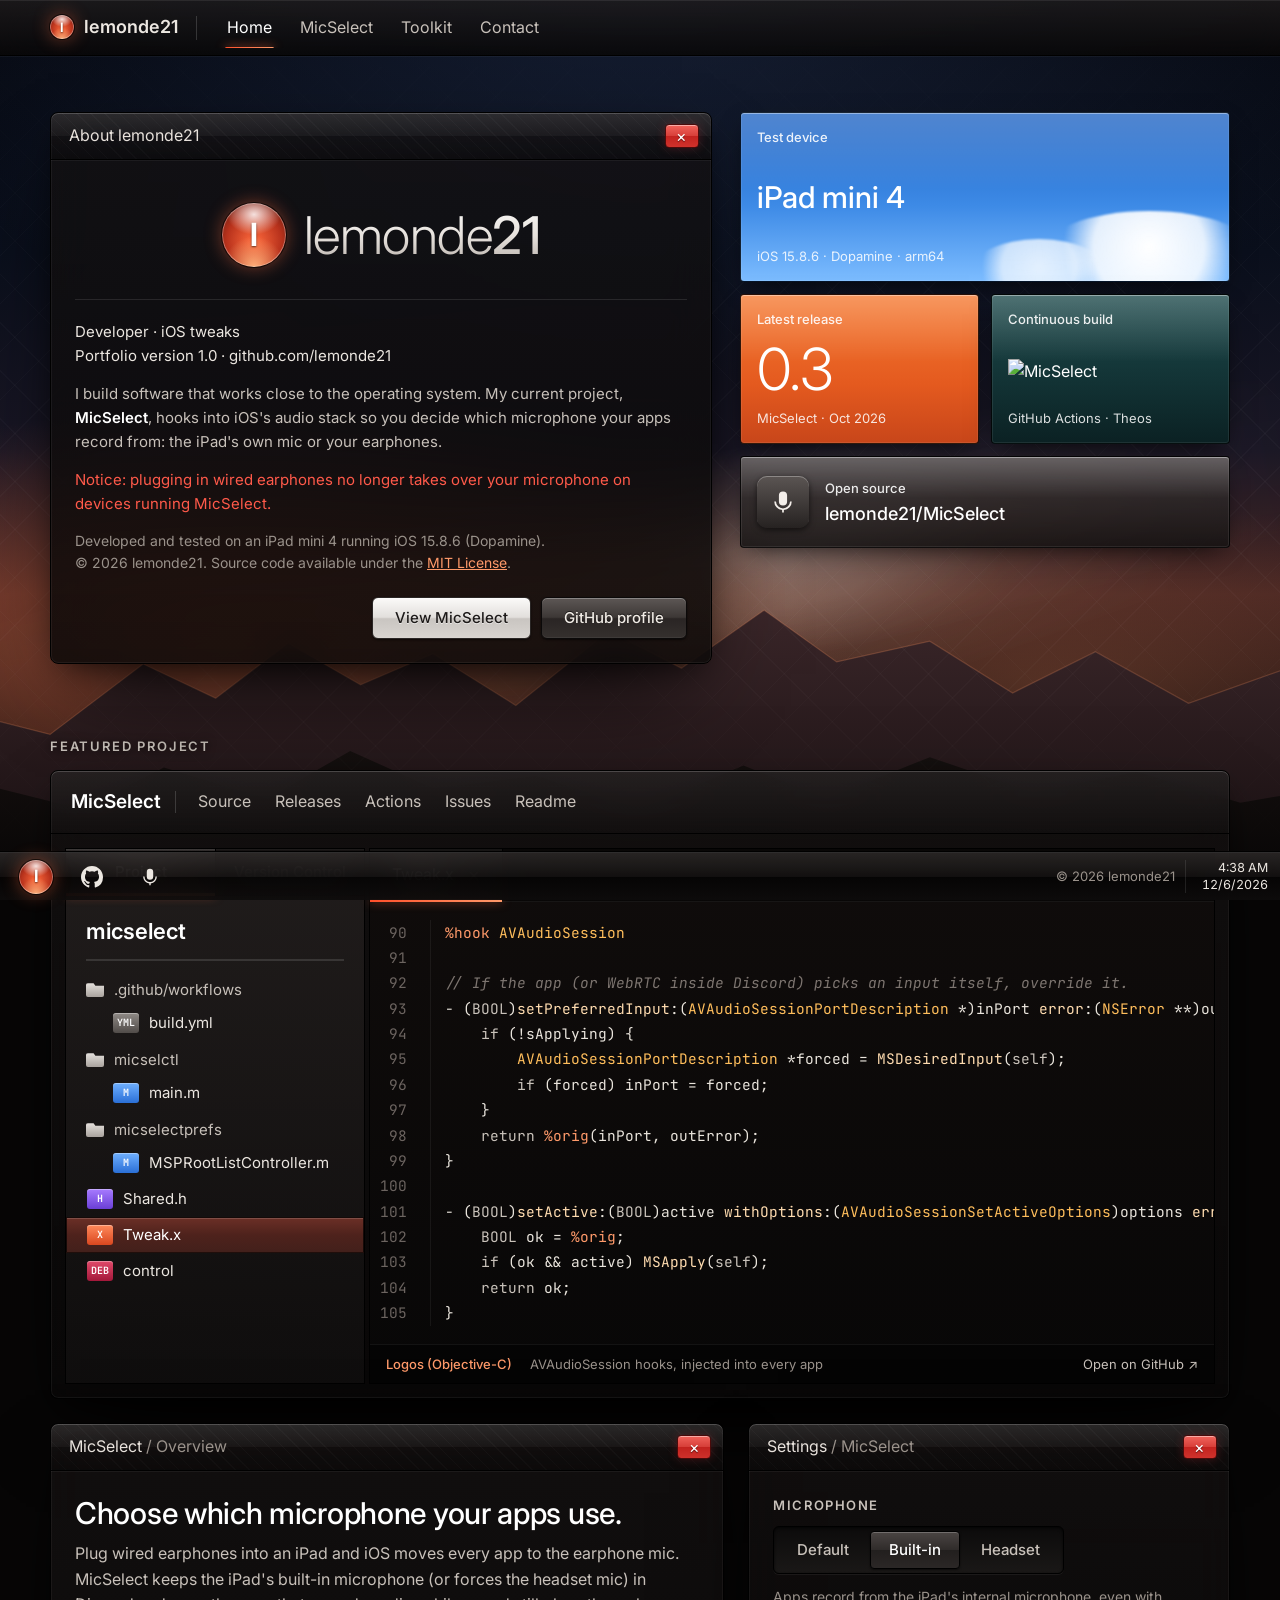
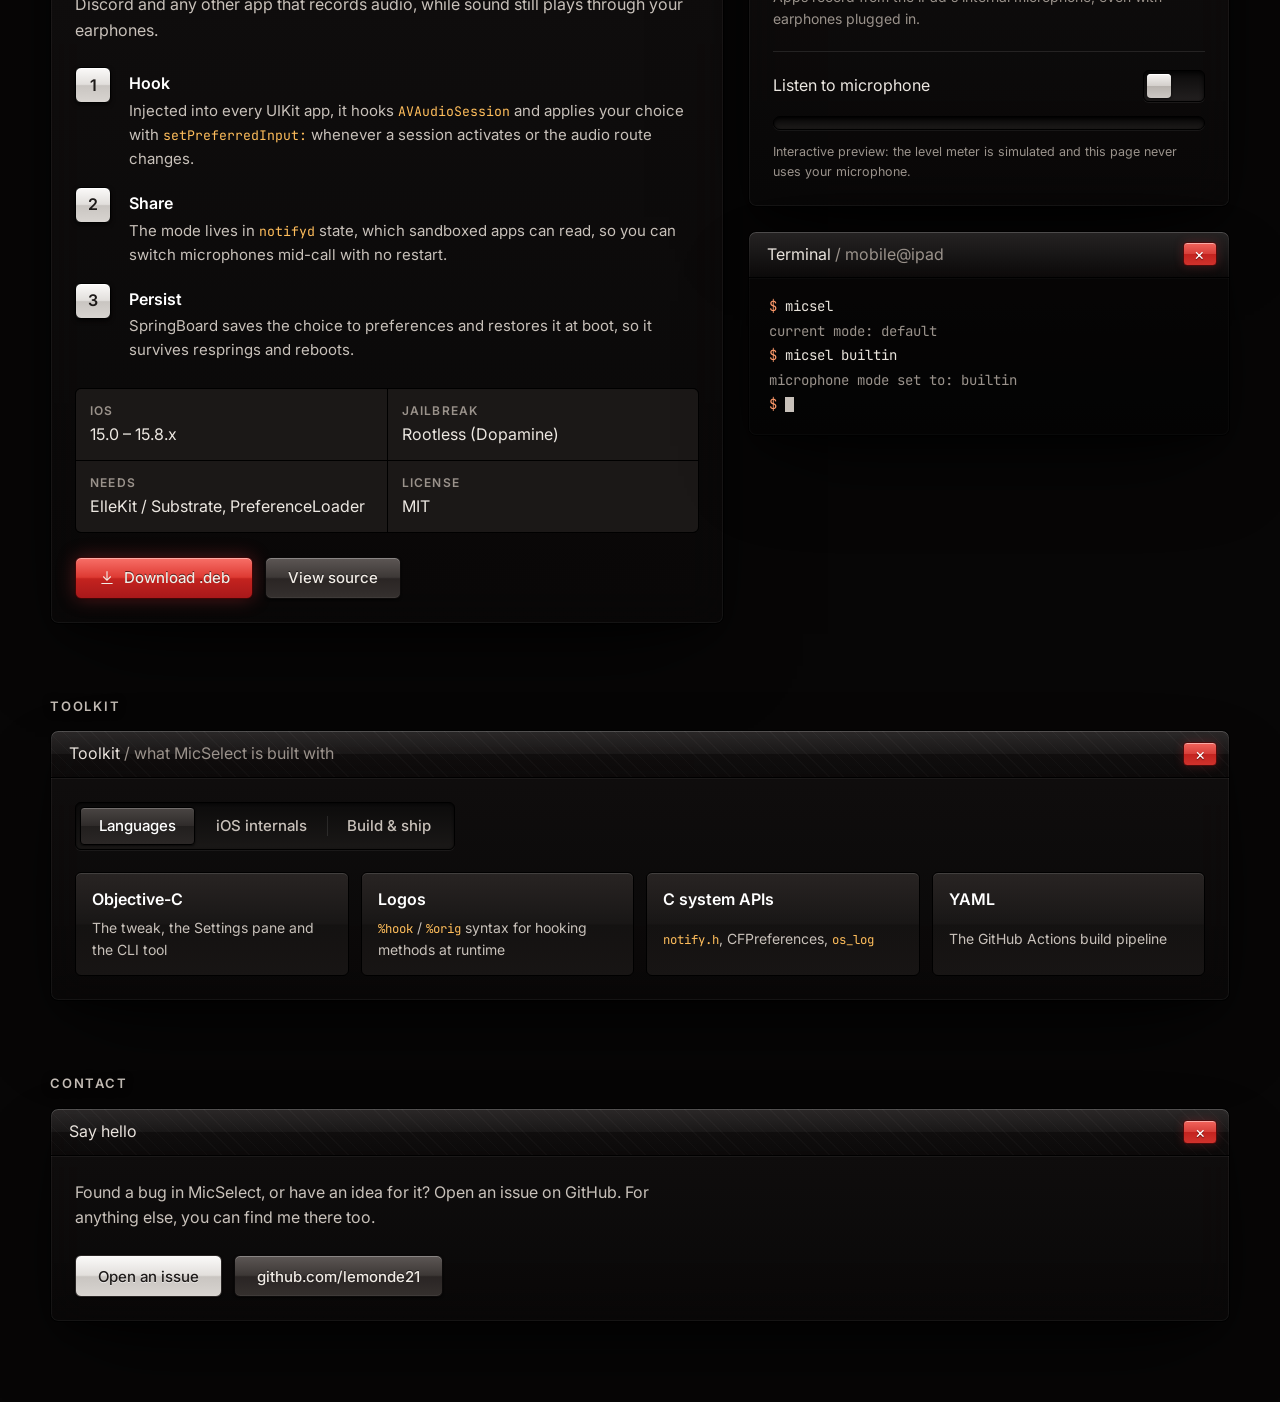
==== index.html @ 1668dcad "Add portfolio site Dark Aero-themed portfolio featuring MicSelect: glass windows, an editor view of " ====
<!doctype html>
<html lang="en">
<head>
  <meta charset="utf-8">
  <meta name="viewport" content="width=device-width, initial-scale=1">
  <title>lemonde21 · Portfolio</title>
  <meta name="description" content="Portfolio of lemonde21: iOS jailbreak tweaks, starting with MicSelect, a rootless iOS 15 tweak that lets you choose which microphone apps use.">
  <meta name="theme-color" content="#0b0a0a">
  <meta property="og:title" content="lemonde21 · Portfolio">
  <meta property="og:description" content="iOS tweaks built close to the system. Featuring MicSelect: choose which microphone your apps use.">
  <meta property="og:type" content="website">
  <meta property="og:url" content="https://lemonde21.github.io/">
  <link rel="icon" href="favicon.svg" type="image/svg+xml">
  <link rel="preconnect" href="https://fonts.googleapis.com">
  <link rel="preconnect" href="https://fonts.gstatic.com" crossorigin>
  <link href="https://fonts.googleapis.com/css2?family=Inter:wght@300;400;500;600;700&family=JetBrains+Mono:wght@400;500&display=swap" rel="stylesheet">
  <link rel="stylesheet" href="style.css">
</head>
<body>
  <!-- Backdrop: dusk sky, ember horizon, mountain ridges, bronze light streaks, lattice -->
  <div class="backdrop" aria-hidden="true">
    <div class="streak streak--a"></div>
    <div class="streak streak--b"></div>
    <svg class="ridges" viewBox="0 0 1440 400" preserveAspectRatio="xMidYMax slice">
      <defs>
        <linearGradient id="ridgeFar" x1="0" y1="0" x2="0" y2="1">
          <stop offset="0" stop-color="#3a2629"/>
          <stop offset="1" stop-color="#140d0f"/>
        </linearGradient>
        <linearGradient id="ridgeNear" x1="0" y1="0" x2="0" y2="1">
          <stop offset="0" stop-color="#15100f"/>
          <stop offset="1" stop-color="#060505"/>
        </linearGradient>
      </defs>
      <path fill="url(#ridgeFar)" stroke="rgba(255,150,100,.22)" stroke-width="1.2"
            d="M0 262 L80 222 L150 240 L240 172 L310 205 L380 152 L450 192 L520 162 L600 212 L690 140 L760 176 L840 120 L910 170 L1000 150 L1080 200 L1160 160 L1250 210 L1340 178 L1440 220 V400 H0Z"/>
      <path fill="url(#ridgeNear)"
            d="M0 332 L100 292 L180 312 L260 272 L360 302 L440 256 L520 292 L620 280 L720 312 L820 270 L900 302 L1000 262 L1100 296 L1200 276 L1300 306 L1440 282 V400 H0Z"/>
    </svg>
  </div>

  <a class="skip" href="#main">Skip to content</a>

  <!-- Menu bar -->
  <header class="menubar">
    <a class="menubar__brand" href="#home">
      <span class="orb orb--sm" aria-hidden="true">l</span>
      lemonde21
    </a>
    <span class="menubar__sep" aria-hidden="true"></span>
    <nav class="menubar__nav" aria-label="Sections">
      <a href="#home" data-nav>Home</a>
      <a href="#micselect" data-nav>MicSelect</a>
      <a href="#toolkit" data-nav>Toolkit</a>
      <a href="#contact" data-nav>Contact</a>
    </nav>
  </header>

  <main id="main">

    <!-- ===================== Home ===================== -->
    <section id="home" class="hero">
      <article class="win hero__about">
        <div class="win__title">
          <span>About lemonde21</span>
          <span class="win__close" aria-hidden="true">×</span>
        </div>
        <div class="win__body about">
          <div class="about__mark">
            <span class="orb orb--lg" aria-hidden="true">l</span>
            <h1 class="about__name">lemonde<span>21</span></h1>
          </div>

          <p class="about__meta">
            Developer · iOS tweaks<br>
            Portfolio version 1.0 · github.com/lemonde21
          </p>

          <p>
            I build software that works close to the operating system. My current project,
            <strong>MicSelect</strong>, hooks into iOS's audio stack so you decide which microphone
            your apps record from: the iPad's own mic or your earphones.
          </p>

          <p class="about__warn">
            Notice: plugging in wired earphones no longer takes over your microphone
            on devices running MicSelect.
          </p>

          <p class="about__legal">
            Developed and tested on an iPad mini 4 running iOS 15.8.6 (Dopamine).<br>
            © 2026 lemonde21. Source code available under the <a href="https://github.com/lemonde21/MicSelect/blob/main/LICENSE">MIT License</a>.
          </p>

          <div class="about__actions">
            <a class="btn btn--light" href="#micselect">View MicSelect</a>
            <a class="btn" href="https://github.com/lemonde21">GitHub profile</a>
          </div>
        </div>
      </article>

      <div class="tiles" aria-label="At a glance">
        <a class="tile tile--sky tile--wide" href="#micselect">
          <span class="tile__cloud tile__cloud--1" aria-hidden="true"></span>
          <span class="tile__cloud tile__cloud--2" aria-hidden="true"></span>
          <span class="tile__kicker">Test device</span>
          <span class="tile__big">iPad mini 4</span>
          <span class="tile__foot">iOS 15.8.6 · Dopamine · arm64</span>
        </a>
        <a class="tile tile--ember" href="https://github.com/lemonde21/MicSelect/releases/latest">
          <span class="tile__kicker">Latest release</span>
          <span class="tile__huge">0.3</span>
          <span class="tile__foot">MicSelect · Oct 2026</span>
        </a>
        <a class="tile tile--teal" href="https://github.com/lemonde21/MicSelect/actions/workflows/build.yml">
          <span class="tile__kicker">Continuous build</span>
          <img class="tile__badge" src="https://github.com/lemonde21/MicSelect/actions/workflows/build.yml/badge.svg" alt="MicSelect build status" width="104" height="20">
          <span class="tile__foot">GitHub Actions · Theos</span>
        </a>
        <a class="tile tile--glass tile--wide" href="https://github.com/lemonde21/MicSelect">
          <span class="tile__icon" aria-hidden="true">
            <svg viewBox="0 0 24 24"><path d="M12 15a3.5 3.5 0 0 0 3.5-3.5v-5a3.5 3.5 0 1 0-7 0v5A3.5 3.5 0 0 0 12 15Zm6-3.5a6 6 0 0 1-12 0H4.5a7.5 7.5 0 0 0 6.75 7.46V21h1.5v-2.04a7.5 7.5 0 0 0 6.75-7.46H18Z"/></svg>
          </span>
          <span>
            <span class="tile__kicker">Open source</span>
            <span class="tile__mid">lemonde21/MicSelect</span>
          </span>
        </a>
      </div>
    </section>

    <!-- ===================== MicSelect ===================== -->
    <section id="micselect" class="section">
      <p class="eyebrow">Featured project</p>

      <article class="win ide">
        <div class="ide__menu">
          <span class="ide__app">MicSelect</span>
          <span class="ide__bar" aria-hidden="true"></span>
          <a href="https://github.com/lemonde21/MicSelect">Source</a>
          <a href="https://github.com/lemonde21/MicSelect/releases">Releases</a>
          <a href="https://github.com/lemonde21/MicSelect/actions">Actions</a>
          <a href="https://github.com/lemonde21/MicSelect/issues">Issues</a>
          <a href="https://github.com/lemonde21/MicSelect#readme">Readme</a>
        </div>

        <div class="ide__body">
          <aside class="ide__side">
            <div class="ptabs" role="tablist" aria-label="Sidebar">
              <button class="ptab is-active" role="tab" aria-selected="true" aria-controls="side-project" id="tab-project">Project</button>
              <button class="ptab" role="tab" aria-selected="false" aria-controls="side-vcs" id="tab-vcs" tabindex="-1">Version Control</button>
            </div>

            <div class="side-panel" id="side-project" role="tabpanel" aria-labelledby="tab-project">
              <p class="tree__root">micselect</p>
              <ul class="tree">
                <li class="tree__dir">.github/workflows</li>
                <li><button class="tree__file" data-file="build"><span class="ficon ficon--yml">yml</span>build.yml</button></li>
                <li class="tree__dir">micselctl</li>
                <li><button class="tree__file" data-file="cli"><span class="ficon ficon--m">m</span>main.m</button></li>
                <li class="tree__dir">micselectprefs</li>
                <li><button class="tree__file" data-file="prefs"><span class="ficon ficon--m">m</span>MSPRootListController.m</button></li>
                <li><button class="tree__file tree__file--top" data-file="shared"><span class="ficon ficon--h">h</span>Shared.h</button></li>
                <li><button class="tree__file tree__file--top is-active" data-file="tweak" aria-current="true"><span class="ficon ficon--x">x</span>Tweak.x</button></li>
                <li><button class="tree__file tree__file--top" data-file="control"><span class="ficon ficon--deb">deb</span>control</button></li>
              </ul>
            </div>

            <div class="side-panel" id="side-vcs" role="tabpanel" aria-labelledby="tab-vcs" hidden>
              <ol class="commits">
                <li>
                  <span class="commits__tag">v0.3.0</span>
                  <span class="commits__msg">Initial commit: MicSelect v0.3.0</span>
                  <span class="commits__meta">main · Oct 28, 2026 · build passing</span>
                </li>
              </ol>
              <a class="btn btn--sm" href="https://github.com/lemonde21/MicSelect/commits/main">Full history</a>
            </div>
          </aside>

          <div class="ide__editor">
            <div class="etabs">
              <span class="etab"><span id="etab-name">Tweak.x</span><span class="etab__x" aria-hidden="true">×</span></span>
            </div>

            <!-- Real excerpts from the MicSelect source. JS shows one at a time and adds syntax colours. -->
            <div class="code-wrap">
              <pre class="code is-active" data-file="tweak" data-name="Tweak.x" data-start="90" data-lang="Logos (Objective-C)"
                   data-desc="AVAudioSession hooks, injected into every app"><code>%hook AVAudioSession

// If the app (or WebRTC inside Discord) picks an input itself, override it.
- (BOOL)setPreferredInput:(AVAudioSessionPortDescription *)inPort error:(NSError **)outError {
    if (!sApplying) {
        AVAudioSessionPortDescription *forced = MSDesiredInput(self);
        if (forced) inPort = forced;
    }
    return %orig(inPort, outError);
}

- (BOOL)setActive:(BOOL)active withOptions:(AVAudioSessionSetActiveOptions)options error:(NSError **)outError {
    BOOL ok = %orig;
    if (ok &amp;&amp; active) MSApply(self);
    return ok;
}</code></pre>

              <pre class="code" data-file="shared" data-name="Shared.h" data-start="1" data-lang="C header"
                   data-desc="Constants shared by the tweak, Settings pane and CLI"><code>// Shared constants for the tweak, the Settings pane and the CLI tool.
#pragma once

#define kMSDomain     "com.lemonde21.micselect"        // preferences domain
#define kMSModeKey    "mode"                          // 0 = default, 1 = built-in, 2 = headset
#define kMSNotifyName "com.lemonde21.micselect.mode"   // notifyd name (state = current mode)</code></pre>

              <pre class="code" data-file="prefs" data-name="MSPRootListController.m" data-start="225" data-lang="Objective-C"
                   data-desc="Settings pane: live microphone monitor with a level meter"><code>    // Level meter
    [input installTapOnBus:0 bufferSize:1024 format:format block:^(AVAudioPCMBuffer *buffer, AVAudioTime *when) {
        float *samples = buffer.floatChannelData ? buffer.floatChannelData[0] : NULL;
        AVAudioFrameCount count = buffer.frameLength;
        if (!samples || count == 0) return;

        float sum = 0;
        for (AVAudioFrameCount i = 0; i &lt; count; i++) sum += samples[i] * samples[i];
        float db = 20.0f * log10f(fmaxf(sqrtf(sum / count), 1e-6f));
        float level = fminf(fmaxf((db + 60.0f) / 60.0f, 0.0f), 1.0f); // -60 dB…0 dB → 0…1

        dispatch_async(dispatch_get_main_queue(), ^{
            [gLevelCell setLevel:level];
        });
    }];</code></pre>

              <pre class="code" data-file="cli" data-name="main.m" data-start="36" data-lang="Objective-C"
                   data-desc="micsel: switch microphones from the terminal"><code>        int mode = -1;
        for (int i = 0; i &lt; 3; i++) {
            if (strcmp(argv[1], kModes[i]) == 0) mode = i;
        }
        if (mode &lt; 0) { usage(); return 1; }

        // Live update for running apps; SpringBoard also saves it so the
        // Settings pane stays in sync and the choice survives a reboot.
        notify_set_state(token, (uint64_t)mode);
        notify_post(kMSNotifyName);
        printf("microphone mode set to: %s\n", kModes[mode]);</code></pre>

              <pre class="code" data-file="build" data-name="build.yml" data-start="34" data-lang="YAML"
                   data-desc="CI: build the .deb on macOS, publish releases from tags"><code>      - name: Build package
        run: gmake package FINALPACKAGE=1 TARGET=iphone:clang:16.5:15.0

      - name: Upload .deb as build artifact
        uses: actions/upload-artifact@v4
        with:
          name: MicSelect-deb
          path: packages/*.deb

      - name: Publish GitHub release (tags only)
        if: startsWith(github.ref, 'refs/tags/v')
        uses: softprops/action-gh-release@v2
        with:
          files: packages/*.deb
          generate_release_notes: true</code></pre>

              <pre class="code" data-file="control" data-name="control" data-start="1" data-lang="Debian control"
                   data-desc="Package metadata for the rootless .deb"><code>Package: com.lemonde21.micselect
Name: MicSelect
Version: 0.3.0
Architecture: iphoneos-arm64
Description: Choose which microphone apps use (internal or headset), even with earphones plugged in.
Maintainer: lemonde21
Author: lemonde21
Section: Tweaks
Depends: mobilesubstrate, preferenceloader</code></pre>
            </div>

            <div class="statusbar">
              <span id="status-lang">Logos (Objective-C)</span>
              <span id="status-desc">AVAudioSession hooks, injected into every app</span>
              <a id="status-link" href="https://github.com/lemonde21/MicSelect/blob/main/Tweak.x">Open on GitHub ↗</a>
            </div>
          </div>
        </div>
      </article>

      <div class="project-grid">
        <!-- Description -->
        <article class="win project-info">
          <div class="win__title">
            <span>MicSelect <span class="win__crumb">/ Overview</span></span>
            <span class="win__close" aria-hidden="true">×</span>
          </div>
          <div class="win__body">
            <h2 class="h2">Choose which microphone your apps use.</h2>
            <p class="lead">
              Plug wired earphones into an iPad and iOS moves every app to the earphone mic.
              MicSelect keeps the iPad's built-in microphone (or forces the headset mic) in Discord
              and any other app that records audio, while sound still plays through your earphones.
            </p>

            <ol class="steps">
              <li>
                <span class="steps__n">1</span>
                <div>
                  <h3>Hook</h3>
                  <p>Injected into every UIKit app, it hooks <code>AVAudioSession</code> and applies your choice with <code>setPreferredInput:</code> whenever a session activates or the audio route changes.</p>
                </div>
              </li>
              <li>
                <span class="steps__n">2</span>
                <div>
                  <h3>Share</h3>
                  <p>The mode lives in <code>notifyd</code> state, which sandboxed apps can read, so you can switch microphones mid-call with no restart.</p>
                </div>
              </li>
              <li>
                <span class="steps__n">3</span>
                <div>
                  <h3>Persist</h3>
                  <p>SpringBoard saves the choice to preferences and restores it at boot, so it survives resprings and reboots.</p>
                </div>
              </li>
            </ol>

            <dl class="specs">
              <div><dt>iOS</dt><dd>15.0 – 15.8.x</dd></div>
              <div><dt>Jailbreak</dt><dd>Rootless (Dopamine)</dd></div>
              <div><dt>Needs</dt><dd>ElleKit / Substrate, PreferenceLoader</dd></div>
              <div><dt>License</dt><dd>MIT</dd></div>
            </dl>

            <div class="row-actions">
              <a class="btn btn--red" href="https://github.com/lemonde21/MicSelect/releases/latest">
                <svg class="btn__icon" viewBox="0 0 24 24" aria-hidden="true"><path d="M11.25 3h1.5v10.19l3.72-3.72 1.06 1.06L12 16.06l-5.53-5.53 1.06-1.06 3.72 3.72V3ZM4.5 18.5h15V20h-15z"/></svg>
                Download .deb
              </a>
              <a class="btn" href="https://github.com/lemonde21/MicSelect">View source</a>
            </div>
          </div>
        </article>

        <!-- Settings pane preview -->
        <article class="win settings" aria-labelledby="settings-title">
          <div class="win__title">
            <span id="settings-title">Settings <span class="win__crumb">/ MicSelect</span></span>
            <span class="win__close" aria-hidden="true">×</span>
          </div>
          <div class="win__body">
            <p class="label">Microphone</p>
            <div class="seg" role="radiogroup" aria-label="Microphone mode">
              <button class="seg__btn" role="radio" aria-checked="false" data-mode="default" tabindex="-1">Default</button>
              <button class="seg__btn is-active" role="radio" aria-checked="true" data-mode="builtin">Built-in</button>
              <button class="seg__btn" role="radio" aria-checked="false" data-mode="headset" tabindex="-1">Headset</button>
            </div>
            <p class="hint" id="mode-hint">Apps record from the iPad's internal microphone, even with earphones plugged in.</p>

            <div class="setting-row">
              <span id="listen-label">Listen to microphone</span>
              <button class="switch" role="switch" aria-checked="false" aria-labelledby="listen-label" id="listen"></button>
            </div>
            <div class="meter" aria-hidden="true"><div class="meter__fill" id="meter"></div></div>
            <p class="hint hint--small">Interactive preview: the level meter is simulated and this page never uses your microphone.</p>
          </div>
        </article>

        <!-- Terminal -->
        <article class="win terminal" aria-label="micsel terminal preview">
          <div class="win__title win__title--term">
            <span>Terminal <span class="win__crumb">/ mobile@ipad</span></span>
            <span class="win__close" aria-hidden="true">×</span>
          </div>
          <div class="terminal__body" aria-live="polite">
            <p><span class="prompt">$</span> micsel</p>
            <p class="out">current mode: default</p>
            <p><span class="prompt">$</span> <span id="term-cmd">micsel builtin</span></p>
            <p class="out" id="term-out">microphone mode set to: builtin</p>
            <p><span class="prompt">$</span> <span class="caret" aria-hidden="true"></span></p>
          </div>
        </article>
      </div>
    </section>

    <!-- ===================== Toolkit ===================== -->
    <section id="toolkit" class="section">
      <p class="eyebrow">Toolkit</p>
      <article class="win toolkit">
        <div class="win__title">
          <span>Toolkit <span class="win__crumb">/ what MicSelect is built with</span></span>
          <span class="win__close" aria-hidden="true">×</span>
        </div>
        <div class="win__body">
          <div class="seg seg--tabs" role="tablist" aria-label="Toolkit categories">
            <button class="seg__btn is-active" role="tab" aria-selected="true" aria-controls="tk-lang" id="tkt-lang">Languages</button>
            <button class="seg__btn" role="tab" aria-selected="false" aria-controls="tk-ios" id="tkt-ios" tabindex="-1">iOS internals</button>
            <button class="seg__btn" role="tab" aria-selected="false" aria-controls="tk-ship" id="tkt-ship" tabindex="-1">Build &amp; ship</button>
          </div>

          <ul class="kit" id="tk-lang" role="tabpanel" aria-labelledby="tkt-lang">
            <li><strong>Objective-C</strong><span>The tweak, the Settings pane and the CLI tool</span></li>
            <li><strong>Logos</strong><span><code>%hook</code> / <code>%orig</code> syntax for hooking methods at runtime</span></li>
            <li><strong>C system APIs</strong><span><code>notify.h</code>, CFPreferences, <code>os_log</code></span></li>
            <li><strong>YAML</strong><span>The GitHub Actions build pipeline</span></li>
          </ul>
          <ul class="kit" id="tk-ios" role="tabpanel" aria-labelledby="tkt-ios" hidden>
            <li><strong>AVAudioSession</strong><span>Audio routes, categories and the preferred input</span></li>
            <li><strong>AVAudioEngine</strong><span>Live microphone monitor with an input tap for the level meter</span></li>
            <li><strong>notifyd</strong><span>Shared state that reaches sandboxed apps and updates live</span></li>
            <li><strong>SpringBoard</strong><span>Saves the mode and restores it at boot</span></li>
            <li><strong>PreferenceLoader</strong><span>A native-looking pane in the Settings app</span></li>
          </ul>
          <ul class="kit" id="tk-ship" role="tabpanel" aria-labelledby="tkt-ship" hidden>
            <li><strong>Theos</strong><span>Builds the tweak, prefs bundle and CLI into a single package</span></li>
            <li><strong>GitHub Actions</strong><span>Builds the .deb on a macOS runner on every push</span></li>
            <li><strong>Releases</strong><span>Pushing a <code>v*</code> tag publishes a release with the .deb attached</span></li>
            <li><strong>Debian packaging</strong><span>Rootless <code>iphoneos-arm64</code> package for Sileo, Zebra or Filza</span></li>
          </ul>
        </div>
      </article>
    </section>

    <!-- ===================== Contact ===================== -->
    <section id="contact" class="section">
      <p class="eyebrow">Contact</p>
      <article class="win contact">
        <div class="win__title">
          <span>Say hello</span>
          <span class="win__close" aria-hidden="true">×</span>
        </div>
        <div class="win__body contact__body">
          <p>
            Found a bug in MicSelect, or have an idea for it? Open an issue on GitHub.
            For anything else, you can find me there too.
          </p>
          <div class="row-actions">
            <a class="btn btn--light" href="https://github.com/lemonde21/MicSelect/issues/new">Open an issue</a>
            <a class="btn" href="https://github.com/lemonde21">github.com/lemonde21</a>
          </div>
        </div>
      </article>
    </section>
  </main>

  <!-- Taskbar -->
  <footer class="taskbar">
    <a class="taskbar__orb" href="#home" aria-label="Back to top">
      <span class="orb orb--md" aria-hidden="true">l</span>
    </a>
    <a class="taskbar__app" href="https://github.com/lemonde21" aria-label="GitHub profile">
      <svg viewBox="0 0 16 16" aria-hidden="true"><path d="M8 0C3.58 0 0 3.58 0 8c0 3.54 2.29 6.53 5.47 7.59.4.07.55-.17.55-.38v-1.33c-2.23.48-2.7-1.07-2.7-1.07-.36-.92-.89-1.17-.89-1.17-.73-.5.06-.49.06-.49.8.06 1.23.83 1.23.83.72 1.22 1.87.87 2.33.66.07-.52.28-.87.5-1.07-1.78-.2-3.65-.89-3.65-3.95 0-.87.31-1.59.82-2.15-.08-.2-.36-1.02.08-2.12 0 0 .67-.21 2.2.82a7.6 7.6 0 0 1 4 0c1.53-1.04 2.2-.82 2.2-.82.44 1.1.16 1.92.08 2.12.51.56.82 1.27.82 2.15 0 3.07-1.87 3.75-3.65 3.95.29.25.54.73.54 1.48v2.2c0 .21.15.46.55.38A8 8 0 0 0 16 8c0-4.42-3.58-8-8-8Z"/></svg>
    </a>
    <a class="taskbar__app" href="https://github.com/lemonde21/MicSelect/releases/latest" aria-label="Download MicSelect">
      <svg viewBox="0 0 24 24" aria-hidden="true"><path d="M12 15a3.5 3.5 0 0 0 3.5-3.5v-5a3.5 3.5 0 1 0-7 0v5A3.5 3.5 0 0 0 12 15Zm6-3.5a6 6 0 0 1-12 0H4.5a7.5 7.5 0 0 0 6.75 7.46V21h1.5v-2.04a7.5 7.5 0 0 0 6.75-7.46H18Z"/></svg>
    </a>
    <span class="taskbar__copy">© 2026 lemonde21</span>
    <span class="taskbar__clock" aria-hidden="true"><span id="clock-time">--:--</span><span id="clock-date"></span></span>
  </footer>

  <script src="script.js" defer></script>
</body>
</html>
---- style.css ----
/* lemonde21 portfolio — dark "Aero premium" theme:
   smoked-glass windows, glossy bevelled controls, ember-on-dusk backdrop. */

:root {
  color-scheme: dark;

  --ink: #ece7e1;
  --ink-soft: #c8c1ba;
  --muted: #9a928b;
  --line: rgba(255, 255, 255, .10);
  --line-strong: rgba(255, 255, 255, .16);

  --glass: rgba(20, 17, 17, .78);
  --glass-deep: rgba(9, 8, 8, .86);

  --ember: #ff6a3d;
  --ember-soft: #ff9a6a;
  --amber: #ffbe5c;
  --red-1: #f2645c;
  --red-2: #c4231f;
  --red-3: #a8181a;

  --font: "Inter", "Segoe UI", system-ui, -apple-system, sans-serif;
  --mono: "JetBrains Mono", ui-monospace, "SF Mono", Menlo, monospace;

  --radius: 8px;
  --shadow-win: 0 40px 90px -30px rgba(0, 0, 0, .9), 0 12px 30px -12px rgba(0, 0, 0, .7);
  --menubar-h: 56px;
  --taskbar-h: 48px;
}

*, *::before, *::after { box-sizing: border-box; }

html {
  scroll-behavior: smooth;
  scroll-padding-top: calc(var(--menubar-h) + 16px);
  -webkit-text-size-adjust: 100%;
}

body {
  margin: 0;
  min-height: 100vh;
  background: #070606;
  color: var(--ink);
  font: 400 16px/1.6 var(--font);
  -webkit-font-smoothing: antialiased;
  padding-bottom: calc(var(--taskbar-h) + 32px);
  overflow-x: hidden;
}

a { color: var(--ember-soft); }
a:hover { color: #ffc2a2; }
code { font-family: var(--mono); font-size: .88em; color: var(--amber); }
strong { color: #fff; font-weight: 600; }

:focus-visible { outline: 2px solid var(--ember-soft); outline-offset: 2px; border-radius: 4px; }

.skip {
  position: absolute; left: 16px; top: -60px; z-index: 100;
  padding: 8px 14px; background: #000; color: #fff; border-radius: 6px;
}
.skip:focus { top: 12px; }

/* ------------------------------------------------------------------ */
/* Backdrop                                                            */
/* ------------------------------------------------------------------ */

.backdrop {
  position: fixed; inset: 0; z-index: -1; overflow: hidden;
  background:
    radial-gradient(70% 38% at 18% 72%, rgba(226, 110, 70, .50), transparent 70%),
    radial-gradient(55% 30% at 82% 76%, rgba(170, 100, 66, .34), transparent 70%),
    radial-gradient(90% 60% at 50% 0%, rgba(40, 56, 92, .45), transparent 70%),
    linear-gradient(180deg, #04060c 0%, #0a0f1c 28%, #191624 50%, #452421 66%, #1c100f 80%, #070505 100%);
}

/* Diamond lattice, like the panels in the references */
.backdrop::after {
  content: ""; position: absolute; inset: 0;
  background:
    repeating-linear-gradient(45deg, rgba(255, 255, 255, .022) 0 1px, transparent 1px 34px),
    repeating-linear-gradient(-45deg, rgba(255, 255, 255, .022) 0 1px, transparent 1px 34px);
  mask-image: linear-gradient(180deg, transparent 0%, #000 30%, #000 70%, transparent 100%);
}

.ridges {
  position: absolute; left: 0; right: 0; bottom: 0;
  width: 100%; height: 46vh; min-height: 260px;
}

/* Bronze light streaks (the swooshes behind the reference windows) */
.streak {
  position: absolute; left: -20%; width: 140%; height: 220px;
  border-radius: 50%;
  mix-blend-mode: screen;
  filter: blur(6px);
  opacity: .55;
}
.streak--a {
  top: 52%;
  transform: rotate(-11deg);
  background: linear-gradient(90deg,
    transparent 8%, rgba(160, 110, 70, .10) 30%, rgba(255, 214, 170, .32) 52%,
    rgba(255, 240, 220, .55) 58%, rgba(200, 140, 90, .12) 70%, transparent 88%);
  mask-image: linear-gradient(180deg, transparent 0%, #000 46%, #000 52%, transparent 100%);
  animation: drift 26s ease-in-out infinite alternate;
}
.streak--b {
  top: 60%;
  transform: rotate(-16deg);
  background: linear-gradient(90deg,
    transparent 20%, rgba(255, 190, 140, .20) 50%, rgba(255, 230, 200, .35) 62%, transparent 80%);
  mask-image: linear-gradient(180deg, transparent 0%, #000 48%, #000 50%, transparent 100%);
  opacity: .4;
  animation: drift 34s ease-in-out infinite alternate-reverse;
}
@keyframes drift {
  from { translate: -4% 0; }
  to   { translate: 4% -2%; }
}

/* ------------------------------------------------------------------ */
/* Orb logo                                                            */
/* ------------------------------------------------------------------ */

.orb {
  display: inline-grid; place-items: center; flex: none;
  border-radius: 50%;
  font-weight: 700; color: #fff; line-height: 1;
  text-shadow: 0 1px 2px rgba(0, 0, 0, .6);
  background:
    radial-gradient(60% 45% at 50% 18%, rgba(255, 255, 255, .85), rgba(255, 255, 255, 0) 70%),
    radial-gradient(80% 80% at 50% 100%, #ffb07a, transparent 60%),
    radial-gradient(circle at 50% 60%, #ff6a3d 0%, #b8321c 55%, #4a120b 100%);
  box-shadow:
    inset 0 0 0 1px rgba(255, 255, 255, .35),
    0 0 0 1px rgba(0, 0, 0, .7),
    0 0 18px rgba(255, 106, 61, .45);
}
.orb--sm { width: 24px; height: 24px; font-size: 13px; }
.orb--md { width: 34px; height: 34px; font-size: 17px; }
.orb--lg { width: 64px; height: 64px; font-size: 32px; }

/* ------------------------------------------------------------------ */
/* Menu bar                                                            */
/* ------------------------------------------------------------------ */

.menubar {
  position: sticky; top: 0; z-index: 20;
  display: flex; align-items: center; gap: 18px;
  height: var(--menubar-h);
  padding: 0 max(16px, calc((100vw - 1180px) / 2));
  background: linear-gradient(180deg, rgba(30, 27, 27, .82), rgba(8, 7, 7, .88));
  border-bottom: 1px solid #000;
  box-shadow: inset 0 1px 0 rgba(255, 255, 255, .08), 0 1px 0 rgba(255, 255, 255, .04);
  backdrop-filter: blur(16px) saturate(1.2);
  -webkit-backdrop-filter: blur(16px) saturate(1.2);
}
.menubar__brand {
  display: inline-flex; align-items: center; gap: 10px; flex: none;
  color: var(--ink); text-decoration: none; font-weight: 600; font-size: 18px;
}
.menubar__brand:hover { color: #fff; }
.menubar__sep { width: 1px; height: 24px; background: var(--line-strong); flex: none; }
.menubar__nav {
  display: flex; gap: 4px; min-width: 0;
  overflow-x: auto; scrollbar-width: none;
}
.menubar__nav::-webkit-scrollbar { display: none; }
.menubar__nav a {
  position: relative;
  padding: 8px 12px;
  color: var(--ink-soft); text-decoration: none; font-size: 16px; white-space: nowrap;
  border-radius: 4px;
}
.menubar__nav a:hover { color: #fff; background: rgba(255, 255, 255, .05); }
.menubar__nav a.is-active { color: #fff; }
.menubar__nav a.is-active::after {
  content: ""; position: absolute; left: 10px; right: 10px; bottom: -2px; height: 3px;
  border-radius: 2px;
  background: linear-gradient(90deg, #ff4f2a, var(--ember-soft));
  box-shadow: 0 0 10px rgba(255, 106, 61, .7);
}

/* ------------------------------------------------------------------ */
/* Layout                                                              */
/* ------------------------------------------------------------------ */

main {
  width: min(1180px, 100% - 32px);
  margin: 0 auto;
}

.section { padding-top: 72px; }

.eyebrow {
  margin: 0 0 14px;
  font-size: 13px; font-weight: 600; letter-spacing: .14em; text-transform: uppercase;
  color: var(--ink-soft);
  text-shadow: 0 1px 8px rgba(0, 0, 0, .8);
}

/* ------------------------------------------------------------------ */
/* Window chrome                                                       */
/* ------------------------------------------------------------------ */

.win {
  position: relative;
  background: linear-gradient(180deg, var(--glass), var(--glass-deep));
  border: 1px solid #000;
  border-radius: var(--radius);
  box-shadow:
    inset 0 1px 0 rgba(255, 255, 255, .14),
    inset 0 0 0 1px rgba(255, 255, 255, .05),
    var(--shadow-win);
  backdrop-filter: blur(20px) saturate(1.15);
  -webkit-backdrop-filter: blur(20px) saturate(1.15);
  overflow: hidden;
}

.win__title {
  display: flex; align-items: center; justify-content: space-between; gap: 12px;
  padding: 10px 12px 10px 18px;
  font-size: 16px; color: #e8e2dc;
  background:
    linear-gradient(180deg, rgba(255, 255, 255, .11) 0%, rgba(255, 255, 255, .04) 50%, rgba(0, 0, 0, 0) 51%, rgba(0, 0, 0, .25) 100%),
    repeating-linear-gradient(45deg, rgba(255, 255, 255, .025) 0 1px, transparent 1px 10px);
  border-bottom: 1px solid #000;
  box-shadow: 0 1px 0 rgba(255, 255, 255, .05);
}
.win__crumb { color: var(--muted); }

.win__close {
  display: grid; place-items: center; flex: none;
  width: 34px; height: 24px; border-radius: 4px;
  color: #fff; font-size: 16px; line-height: 1;
  text-shadow: 0 1px 1px rgba(0, 0, 0, .5);
  background: linear-gradient(180deg, var(--red-1) 0%, #d8403a 48%, var(--red-2) 52%, #d0322c 100%);
  border: 1px solid #4b0b0b;
  box-shadow: inset 0 1px 0 rgba(255, 255, 255, .45), 0 0 10px rgba(216, 51, 58, .25);
}

.win__body { padding: 24px; }

/* ------------------------------------------------------------------ */
/* Buttons & controls                                                  */
/* ------------------------------------------------------------------ */

.btn {
  display: inline-flex; align-items: center; justify-content: center; gap: 8px;
  min-height: 42px; padding: 0 22px;
  border: 1px solid #0b0909; border-radius: 6px;
  color: #f1ece6; text-decoration: none; font: 500 15px/1 var(--font);
  text-shadow: 0 -1px 0 rgba(0, 0, 0, .6);
  background: linear-gradient(180deg, #5d5755 0%, #3d3836 48%, #2a2524 52%, #35302e 100%);
  box-shadow: inset 0 1px 0 rgba(255, 255, 255, .28), inset 0 -1px 0 rgba(255, 255, 255, .05), 0 1px 2px rgba(0, 0, 0, .6);
  cursor: pointer;
  transition: filter .15s;
}
.btn:hover { color: #fff; filter: brightness(1.15); }
.btn:active { filter: brightness(.9); box-shadow: inset 0 2px 4px rgba(0, 0, 0, .5); }

.btn--light {
  color: #1d1a19; text-shadow: 0 1px 0 rgba(255, 255, 255, .6);
  background: linear-gradient(180deg, #fbfaf9 0%, #e2dfdc 48%, #c9c5c1 52%, #d8d4d0 100%);
  border-color: #2a2625;
}
.btn--light:hover { color: #000; }

.btn--red {
  background: linear-gradient(180deg, #f87068 0%, #de3a33 48%, var(--red-2) 52%, var(--red-3) 100%);
  border-color: #3e0707;
  box-shadow: inset 0 1px 0 rgba(255, 255, 255, .4), 0 0 18px rgba(216, 51, 58, .35), 0 1px 2px rgba(0, 0, 0, .6);
}

.btn--sm { min-height: 34px; padding: 0 14px; font-size: 14px; }
.btn__icon { width: 18px; height: 18px; fill: currentColor; }

.row-actions { display: flex; flex-wrap: wrap; gap: 12px; margin-top: 24px; }

/* Segmented control (radio group or tabs) */
.seg {
  display: inline-flex; flex-wrap: wrap; max-width: 100%;
  padding: 4px; gap: 2px;
  background: linear-gradient(180deg, #0c0b0b, #1a1817);
  border: 1px solid #000; border-radius: 6px;
  box-shadow: inset 0 1px 3px rgba(0, 0, 0, .7), 0 1px 0 rgba(255, 255, 255, .06);
}
.seg__btn {
  position: relative;
  padding: 9px 18px;
  border: 1px solid transparent; border-radius: 4px;
  background: none; color: var(--ink-soft);
  font: 500 15px/1.2 var(--font);
  cursor: pointer;
}
.seg__btn + .seg__btn::before {
  content: ""; position: absolute; left: -2px; top: 22%; bottom: 22%; width: 1px;
  background: rgba(255, 255, 255, .1);
}
.seg__btn:hover { color: #fff; }
.seg__btn.is-active {
  color: #fff;
  background: linear-gradient(180deg, #4a4543 0%, #2f2b2a 50%, #221f1e 51%, #2b2726 100%);
  border-color: #000;
  box-shadow: inset 0 1px 0 rgba(255, 255, 255, .22), 0 1px 2px rgba(0, 0, 0, .6);
}
.seg__btn.is-active::before, .seg__btn.is-active + .seg__btn::before { display: none; }

/* Toggle switch with a square silver knob */
.switch {
  position: relative; flex: none;
  width: 62px; height: 32px; padding: 0;
  border: 1px solid #000; border-radius: 6px;
  background: linear-gradient(180deg, #0b0a0a, #232020);
  box-shadow: inset 0 2px 4px rgba(0, 0, 0, .8), 0 1px 0 rgba(255, 255, 255, .07);
  cursor: pointer;
  transition: background .2s;
}
.switch::after {
  content: ""; position: absolute; top: 3px; left: 3px;
  width: 24px; height: 24px; border-radius: 4px;
  background: linear-gradient(180deg, #f4f2f0 0%, #d3cfcb 50%, #b7b2ad 51%, #cdc8c4 100%);
  box-shadow: inset 0 1px 0 #fff, 0 1px 3px rgba(0, 0, 0, .7);
  transition: transform .2s ease;
}
.switch[aria-checked="true"] {
  background: linear-gradient(180deg, #7a2416, #c4462a);
}
.switch[aria-checked="true"]::after { transform: translateX(30px); }

/* Glossy meter */
.meter {
  height: 14px; margin-top: 14px;
  background: linear-gradient(180deg, #070606, #1d1b1a);
  border: 1px solid #000; border-radius: 7px;
  box-shadow: inset 0 1px 3px rgba(0, 0, 0, .9), 0 1px 0 rgba(255, 255, 255, .06);
  overflow: hidden;
}
.meter__fill {
  height: 100%; width: 0%;
  border-radius: 6px;
  background:
    linear-gradient(180deg, rgba(255, 255, 255, .85) 0%, rgba(255, 255, 255, .25) 50%, rgba(255, 255, 255, 0) 51%),
    linear-gradient(90deg, #d9d5d1 0%, #fff 60%, #ffb07a 85%, var(--ember) 100%);
  box-shadow: 0 0 12px rgba(255, 180, 130, .45);
  transition: width .09s linear;
}

/* ------------------------------------------------------------------ */
/* Hero                                                                */
/* ------------------------------------------------------------------ */

.hero {
  display: grid;
  grid-template-columns: minmax(0, 1.35fr) minmax(0, 1fr);
  gap: 28px;
  align-items: start;
  padding-top: 56px;
}

.about { font-size: 15px; color: var(--ink-soft); }
.about p { margin: 0 0 14px; }
.about__mark {
  display: flex; align-items: center; justify-content: center; gap: 18px;
  padding: 10px 0 22px; margin-bottom: 20px;
  border-bottom: 1px solid var(--line);
}
.about__name {
  margin: 0;
  font-size: clamp(34px, 6vw, 52px); font-weight: 300; letter-spacing: -.01em;
  background: linear-gradient(180deg, #ffffff 0%, #e7e2dd 50%, #a59d96 100%);
  -webkit-background-clip: text; background-clip: text; color: transparent;
}
.about__name span { font-weight: 500; }
.about__meta { color: var(--ink); }
.about__warn { color: #ff5a4a; }
.about__legal { font-size: 14px; color: var(--muted); }
.about__actions { display: flex; flex-wrap: wrap; justify-content: flex-end; gap: 10px; margin-top: 22px; }

/* Start-menu tiles */
.tiles {
  display: grid;
  grid-template-columns: repeat(2, minmax(0, 1fr));
  gap: 12px;
}
.tile {
  position: relative; overflow: hidden;
  display: flex; flex-direction: column; justify-content: space-between; gap: 8px;
  min-height: 150px; padding: 14px 16px;
  border: 1px solid rgba(0, 0, 0, .8); border-radius: 4px;
  color: #fff; text-decoration: none;
  box-shadow: inset 0 1px 0 rgba(255, 255, 255, .35), inset 0 0 0 1px rgba(255, 255, 255, .08), 0 10px 26px -10px rgba(0, 0, 0, .8);
  transition: transform .15s, filter .15s;
}
.tile::before { /* gloss */
  content: ""; position: absolute; inset: 0 0 55% 0; pointer-events: none;
  background: linear-gradient(180deg, rgba(255, 255, 255, .22), rgba(255, 255, 255, 0));
}
.tile:hover { color: #fff; filter: brightness(1.1); transform: translateY(-2px); }
.tile--wide { grid-column: span 2; }

.tile__kicker { position: relative; font-size: 13px; font-weight: 500; opacity: .9; }
.tile__big { position: relative; font-size: 30px; font-weight: 500; line-height: 1.1; }
.tile__huge { position: relative; font-size: 58px; font-weight: 300; line-height: 1; }
.tile__mid { position: relative; display: block; font-size: 18px; font-weight: 500; }
.tile__foot { position: relative; font-size: 13px; opacity: .85; }
.tile__badge { position: relative; align-self: flex-start; height: 20px; width: auto; }

.tile--sky {
  min-height: 170px;
  background: linear-gradient(180deg, #1f63c2 0%, #3d8ae6 55%, #7cbcff 100%);
}
.tile__cloud {
  position: absolute; border-radius: 50%;
  background: radial-gradient(circle at 50% 40%, #fff 0%, rgba(255, 255, 255, .85) 45%, rgba(255, 255, 255, 0) 70%);
  filter: blur(1px);
}
.tile__cloud--1 { width: 220px; height: 90px; right: -30px; bottom: -20px; }
.tile__cloud--2 { width: 140px; height: 70px; right: 120px; bottom: -28px; opacity: .8; }

.tile--ember { background: linear-gradient(180deg, #f57a32 0%, #e45a1f 60%, #c8461a 100%); }
.tile--teal  { background: linear-gradient(180deg, #1d4a4c 0%, #123234 60%, #0b2123 100%); }
.tile--glass {
  flex-direction: row; align-items: center; justify-content: flex-start; gap: 16px;
  min-height: 92px;
  background: linear-gradient(180deg, rgba(70, 64, 62, .7), rgba(20, 18, 18, .85));
  backdrop-filter: blur(12px);
}
.tile__icon {
  position: relative; display: grid; place-items: center; flex: none;
  width: 52px; height: 52px; border-radius: 10px;
  background: linear-gradient(180deg, #5b5553, #262221);
  box-shadow: inset 0 1px 0 rgba(255, 255, 255, .3), 0 2px 6px rgba(0, 0, 0, .6);
}
.tile__icon svg { width: 28px; height: 28px; fill: #f3eee9; }

/* ------------------------------------------------------------------ */
/* IDE window                                                          */
/* ------------------------------------------------------------------ */

.ide__menu {
  display: flex; align-items: center; gap: 4px;
  padding: 12px 20px;
  overflow-x: auto; scrollbar-width: none;
  background: linear-gradient(180deg, rgba(255, 255, 255, .06), rgba(255, 255, 255, 0));
  border-bottom: 1px solid #000;
}
.ide__menu::-webkit-scrollbar { display: none; }
.ide__app { font-size: 19px; font-weight: 600; color: #fff; padding-right: 10px; }
.ide__bar { width: 1px; height: 22px; background: var(--line-strong); margin-right: 8px; flex: none; }
.ide__menu a {
  padding: 6px 10px; border-radius: 4px;
  color: var(--ink-soft); text-decoration: none; font-size: 16px; white-space: nowrap;
}
.ide__menu a:hover { color: #fff; background: rgba(255, 255, 255, .06); }

.ide__body {
  display: grid;
  grid-template-columns: 300px minmax(0, 1fr);
  min-height: 460px;
  padding: 0 14px 14px;
  gap: 4px;
}

.ide__side {
  margin-top: 14px;
  background: linear-gradient(180deg, rgba(42, 37, 36, .65), rgba(18, 16, 16, .7));
  border: 1px solid #000;
  box-shadow: inset 0 1px 0 rgba(255, 255, 255, .06);
}

.ptabs { display: grid; grid-template-columns: 1fr 1fr; border-bottom: 1px solid #000; }
.ptab {
  position: relative;
  padding: 14px 8px;
  border: 0; background: rgba(0, 0, 0, .35);
  color: var(--muted); font: 500 15px/1.2 var(--font);
  cursor: pointer;
}
.ptab + .ptab { border-left: 1px solid #000; }
.ptab:hover { color: var(--ink); }
.ptab.is-active {
  color: #fff;
  background: linear-gradient(180deg, rgba(255, 255, 255, .07), rgba(0, 0, 0, .1));
}
.ptab.is-active::after, .etab::after {
  content: ""; position: absolute; left: 0; right: 0; bottom: -1px; height: 3px;
  background: linear-gradient(90deg, #ff4f2a, var(--ember-soft));
  box-shadow: 0 0 10px rgba(255, 106, 61, .6);
}

.side-panel { padding: 18px 0 14px; }
.side-panel[hidden] { display: none; }
.side-panel .btn { margin: 12px 20px 0; }

.tree__root {
  margin: 0 20px 10px; padding-bottom: 10px;
  font-size: 22px; font-weight: 600; color: #fff;
  border-bottom: 2px solid rgba(255, 255, 255, .12);
}
.tree { list-style: none; margin: 0; padding: 0; }
.tree__dir {
  display: flex; align-items: center; gap: 10px;
  padding: 7px 20px 3px;
  font-size: 15px; color: var(--ink-soft);
}
.tree__dir::before {
  content: ""; width: 18px; height: 14px; flex: none;
  border-radius: 2px;
  background: linear-gradient(180deg, #e5e1dd, #a9a39e);
  clip-path: polygon(0 0, 42% 0, 52% 18%, 100% 18%, 100% 100%, 0 100%);
}
.tree__file {
  display: flex; align-items: center; gap: 10px;
  width: 100%; padding: 7px 20px 7px 46px;
  border: 1px solid transparent; background: none;
  color: var(--ink); font: 400 15px/1.3 var(--font); text-align: left;
  cursor: pointer;
}
.tree__file--top { padding-left: 20px; }
.tree__file:hover { background: rgba(255, 255, 255, .05); }
.tree__file.is-active {
  background: linear-gradient(180deg, #6b2f26 0%, #4e221c 50%, #43201b 100%);
  border-color: rgba(0, 0, 0, .7);
  box-shadow: inset 0 1px 0 rgba(255, 255, 255, .15);
  color: #fff;
}

.ficon {
  display: inline-grid; place-items: center; flex: none;
  min-width: 26px; height: 20px; padding: 0 3px;
  border-radius: 3px;
  font: 600 10px/1 var(--mono); color: #fff; text-transform: uppercase;
  box-shadow: inset 0 1px 0 rgba(255, 255, 255, .35);
}
.ficon--x   { background: linear-gradient(180deg, #ff8a5c, #d9471f); }
.ficon--h   { background: linear-gradient(180deg, #a77bff, #6a3fd6); }
.ficon--m   { background: linear-gradient(180deg, #6fb0ff, #2a6fd6); }
.ficon--yml { background: linear-gradient(180deg, #8f8a86, #514c49); }
.ficon--deb { background: linear-gradient(180deg, #e04a6a, #a3183a); }

.commits { list-style: none; margin: 0; padding: 0 20px; }
.commits li { display: grid; gap: 4px; padding: 10px 0; border-bottom: 1px solid var(--line); }
.commits__tag {
  justify-self: start;
  padding: 2px 8px; border-radius: 3px;
  font: 500 12px/1.4 var(--mono); color: #fff;
  background: linear-gradient(180deg, #ff8a5c, #c8461a);
}
.commits__msg { color: var(--ink); }
.commits__meta { font-size: 13px; color: var(--muted); }

.ide__editor {
  display: flex; flex-direction: column; min-width: 0;
  margin-top: 14px;
  background: linear-gradient(180deg, rgba(16, 12, 11, .82), rgba(8, 7, 7, .9));
  border: 1px solid #000;
}

.etabs {
  display: flex;
  background: rgba(0, 0, 0, .45);
  border-bottom: 1px solid rgba(255, 255, 255, .06);
}
.etab {
  position: relative;
  display: inline-flex; align-items: center; gap: 14px;
  padding: 13px 22px;
  font-size: 16px; color: #fff;
  background: linear-gradient(180deg, rgba(255, 255, 255, .06), rgba(255, 255, 255, .01));
  border-right: 1px solid #000;
}
.etab__x { color: var(--muted); font-size: 18px; line-height: 1; }

.code-wrap { flex: 1; overflow: auto; }
.code {
  display: none;
  margin: 0; padding: 18px 0;
  font: 400 14.5px/1.75 var(--mono);
  color: #e9e4dc;
  tab-size: 4;
}
.code.is-active { display: block; }
.code code { color: inherit; font-size: inherit; display: block; }
.code .ln {
  display: block; white-space: pre;
  padding-right: 24px;
}
.code .ln::before {
  content: attr(data-n);
  display: inline-block; width: 4.2em; padding-right: 1.6em; margin-right: 1em;
  text-align: right; color: #6c6460;
  border-right: 1px solid rgba(255, 255, 255, .06);
  user-select: none;
}

/* Syntax colours sampled from the IDE reference */
.t-com { color: #7d7570; font-style: italic; }
.t-str { color: #ff7a50; }
.t-kw  { color: #c9c2ba; }
.t-dir { color: #ff9a6a; }
.t-num { color: var(--amber); }
.t-type{ color: var(--amber); }
.t-fn  { color: #ffdcb0; }

.statusbar {
  display: flex; flex-wrap: wrap; align-items: center; gap: 6px 18px;
  padding: 9px 16px;
  font-size: 13px; color: var(--muted);
  background: rgba(0, 0, 0, .45);
  border-top: 1px solid rgba(255, 255, 255, .06);
}
.statusbar #status-lang { color: var(--ember-soft); font-weight: 500; }
.statusbar a { margin-left: auto; color: var(--ink-soft); text-decoration: none; }
.statusbar a:hover { color: #fff; }

/* ------------------------------------------------------------------ */
/* Project details                                                     */
/* ------------------------------------------------------------------ */

.project-grid {
  display: grid;
  grid-template-columns: minmax(0, 1.4fr) minmax(0, 1fr);
  grid-template-areas: "info settings" "info term";
  grid-template-rows: auto 1fr;
  gap: 24px;
  margin-top: 24px;
  align-items: start;
}
.project-info { grid-area: info; }
.settings { grid-area: settings; }
.terminal { grid-area: term; }

.h2 {
  margin: 0 0 10px;
  font-size: clamp(24px, 3vw, 30px); font-weight: 500; line-height: 1.2; letter-spacing: -.01em;
  color: #fff;
}
.lead { margin: 0 0 24px; color: var(--ink-soft); }

.steps { list-style: none; margin: 0; padding: 0; display: grid; gap: 16px; }
.steps li { display: grid; grid-template-columns: 40px 1fr; gap: 14px; align-items: start; }
.steps h3 { margin: 4px 0 2px; font-size: 16px; font-weight: 600; color: #fff; }
.steps p { margin: 0; font-size: 15px; color: var(--ink-soft); }
.steps__n {
  display: grid; place-items: center;
  width: 36px; height: 36px; border-radius: 6px;
  font-weight: 600; color: #1d1a19;
  background: linear-gradient(180deg, #fbfaf9 0%, #e2dfdc 48%, #c9c5c1 52%, #d8d4d0 100%);
  border: 1px solid #000;
  box-shadow: inset 0 1px 0 #fff, 0 2px 4px rgba(0, 0, 0, .6);
}

.specs {
  display: grid; grid-template-columns: repeat(2, minmax(0, 1fr));
  gap: 1px; margin: 26px 0 0;
  background: #000; border: 1px solid #000; border-radius: 6px; overflow: hidden;
}
.specs div { padding: 12px 14px; background: rgba(30, 27, 26, .9); }
.specs dt { font-size: 12px; font-weight: 600; letter-spacing: .1em; text-transform: uppercase; color: var(--muted); }
.specs dd { margin: 2px 0 0; color: var(--ink); }

.label {
  margin: 0 0 10px;
  font-size: 13px; font-weight: 600; letter-spacing: .12em; text-transform: uppercase;
  color: var(--ink-soft);
}
.hint { margin: 12px 0 0; font-size: 14px; color: var(--muted); min-height: 2.8em; }
.hint--small { font-size: 12.5px; min-height: 0; }
.setting-row {
  display: flex; align-items: center; justify-content: space-between; gap: 16px;
  margin-top: 20px; padding-top: 18px;
  border-top: 1px solid var(--line);
  color: var(--ink);
}

.win__title--term { background: linear-gradient(180deg, rgba(255, 255, 255, .09), rgba(0, 0, 0, .2)); }
.terminal__body {
  padding: 16px 20px 18px;
  font: 400 14px/1.75 var(--mono);
  color: #e9e4dc;
  background: rgba(0, 0, 0, .55);
}
.terminal__body p { margin: 0; }
.terminal__body .prompt { color: var(--ember-soft); }
.terminal__body .out { color: var(--muted); }
.caret {
  display: inline-block; width: .6em; height: 1.1em; vertical-align: -.2em;
  background: var(--ink-soft);
  animation: blink 1.1s steps(1) infinite;
}
@keyframes blink { 50% { opacity: 0; } }

/* ------------------------------------------------------------------ */
/* Toolkit & contact                                                   */
/* ------------------------------------------------------------------ */

.kit {
  list-style: none; margin: 22px 0 0; padding: 0;
  display: grid; grid-template-columns: repeat(auto-fill, minmax(240px, 1fr)); gap: 12px;
}
.kit[hidden] { display: none; }
.kit li {
  display: grid; gap: 4px;
  padding: 14px 16px;
  background: linear-gradient(180deg, rgba(64, 58, 56, .55) 0%, rgba(34, 31, 30, .6) 50%, rgba(24, 22, 21, .7) 51%, rgba(30, 27, 26, .7) 100%);
  border: 1px solid #000; border-radius: 6px;
  box-shadow: inset 0 1px 0 rgba(255, 255, 255, .12);
}
.kit strong { font-size: 16px; }
.kit span { font-size: 14px; color: var(--ink-soft); }

.contact__body p { margin: 0; max-width: 60ch; color: var(--ink-soft); }

/* ------------------------------------------------------------------ */
/* Taskbar                                                             */
/* ------------------------------------------------------------------ */

.taskbar {
  position: fixed; left: 0; right: 0; bottom: 0; z-index: 20;
  display: flex; align-items: center; gap: 6px;
  height: var(--taskbar-h);
  padding: 0 12px;
  background: linear-gradient(180deg, rgba(48, 44, 43, .78) 0%, rgba(20, 18, 18, .86) 50%, rgba(6, 5, 5, .92) 51%, rgba(14, 12, 12, .92) 100%);
  border-top: 1px solid rgba(255, 255, 255, .14);
  box-shadow: 0 -1px 0 #000;
  backdrop-filter: blur(16px) saturate(1.2);
  -webkit-backdrop-filter: blur(16px) saturate(1.2);
}
.taskbar__orb { display: grid; place-items: center; width: 48px; height: 100%; text-decoration: none; }
.taskbar__orb:hover .orb { filter: brightness(1.15); }
.taskbar__app {
  display: grid; place-items: center;
  width: 52px; height: 38px; border-radius: 4px;
  border: 1px solid transparent;
}
.taskbar__app svg { width: 22px; height: 22px; fill: #ece7e1; }
.taskbar__app:hover {
  border-color: rgba(0, 0, 0, .8);
  background: linear-gradient(180deg, rgba(255, 255, 255, .2), rgba(255, 255, 255, .05) 50%, rgba(255, 255, 255, 0) 51%);
  box-shadow: inset 0 0 0 1px rgba(255, 255, 255, .15);
}
.taskbar__copy { margin-left: auto; font-size: 13px; color: var(--muted); }
.taskbar__clock {
  display: grid; justify-items: end;
  padding-left: 16px; margin-left: 4px;
  border-left: 1px solid var(--line);
  font-size: 12.5px; line-height: 1.35; color: var(--ink);
  font-variant-numeric: tabular-nums;
}

/* ------------------------------------------------------------------ */
/* Responsive                                                          */
/* ------------------------------------------------------------------ */

@media (max-width: 960px) {
  .hero { grid-template-columns: 1fr; }
  .ide__body { grid-template-columns: 1fr; }
  .project-grid {
    grid-template-columns: 1fr;
    grid-template-areas: "info" "settings" "term";
  }
}

@media (max-width: 600px) {
  :root { --menubar-h: 52px; }
  body { font-size: 15px; }
  .menubar { gap: 10px; }
  .menubar__brand { font-size: 16px; }
  .menubar__nav a { padding: 8px 7px; font-size: 15px; }
  .menubar__nav a[href="#home"] { display: none; } /* the brand already links home */
  .section { padding-top: 56px; }
  .hero { padding-top: 28px; }
  .win__body { padding: 18px 16px; }
  .about__mark { gap: 12px; }
  .orb--lg { width: 48px; height: 48px; font-size: 24px; }
  .about__actions { justify-content: stretch; }
  .about__actions .btn, .row-actions .btn { flex: 1 1 auto; }
  .tile { min-height: 132px; }
  .tile__huge { font-size: 46px; }
  .tile__big { font-size: 24px; }
  .ide__body { padding: 0 8px 8px; }
  .ide__menu { padding: 10px 14px; }
  .code { font-size: 12.5px; }
  .code .ln::before { width: 3.4em; padding-right: 1em; margin-right: .8em; }
  .specs { grid-template-columns: 1fr; }
  .seg { display: flex; }
  .seg__btn { flex: 1 1 auto; padding: 9px 10px; }
  .taskbar__copy { display: none; }
  .taskbar__clock { margin-left: auto; }
}

@media (prefers-reduced-motion: reduce) {
  html { scroll-behavior: auto; }
  .streak, .caret { animation: none; }
  .tile, .btn, .switch, .switch::after, .meter__fill { transition: none; }
}
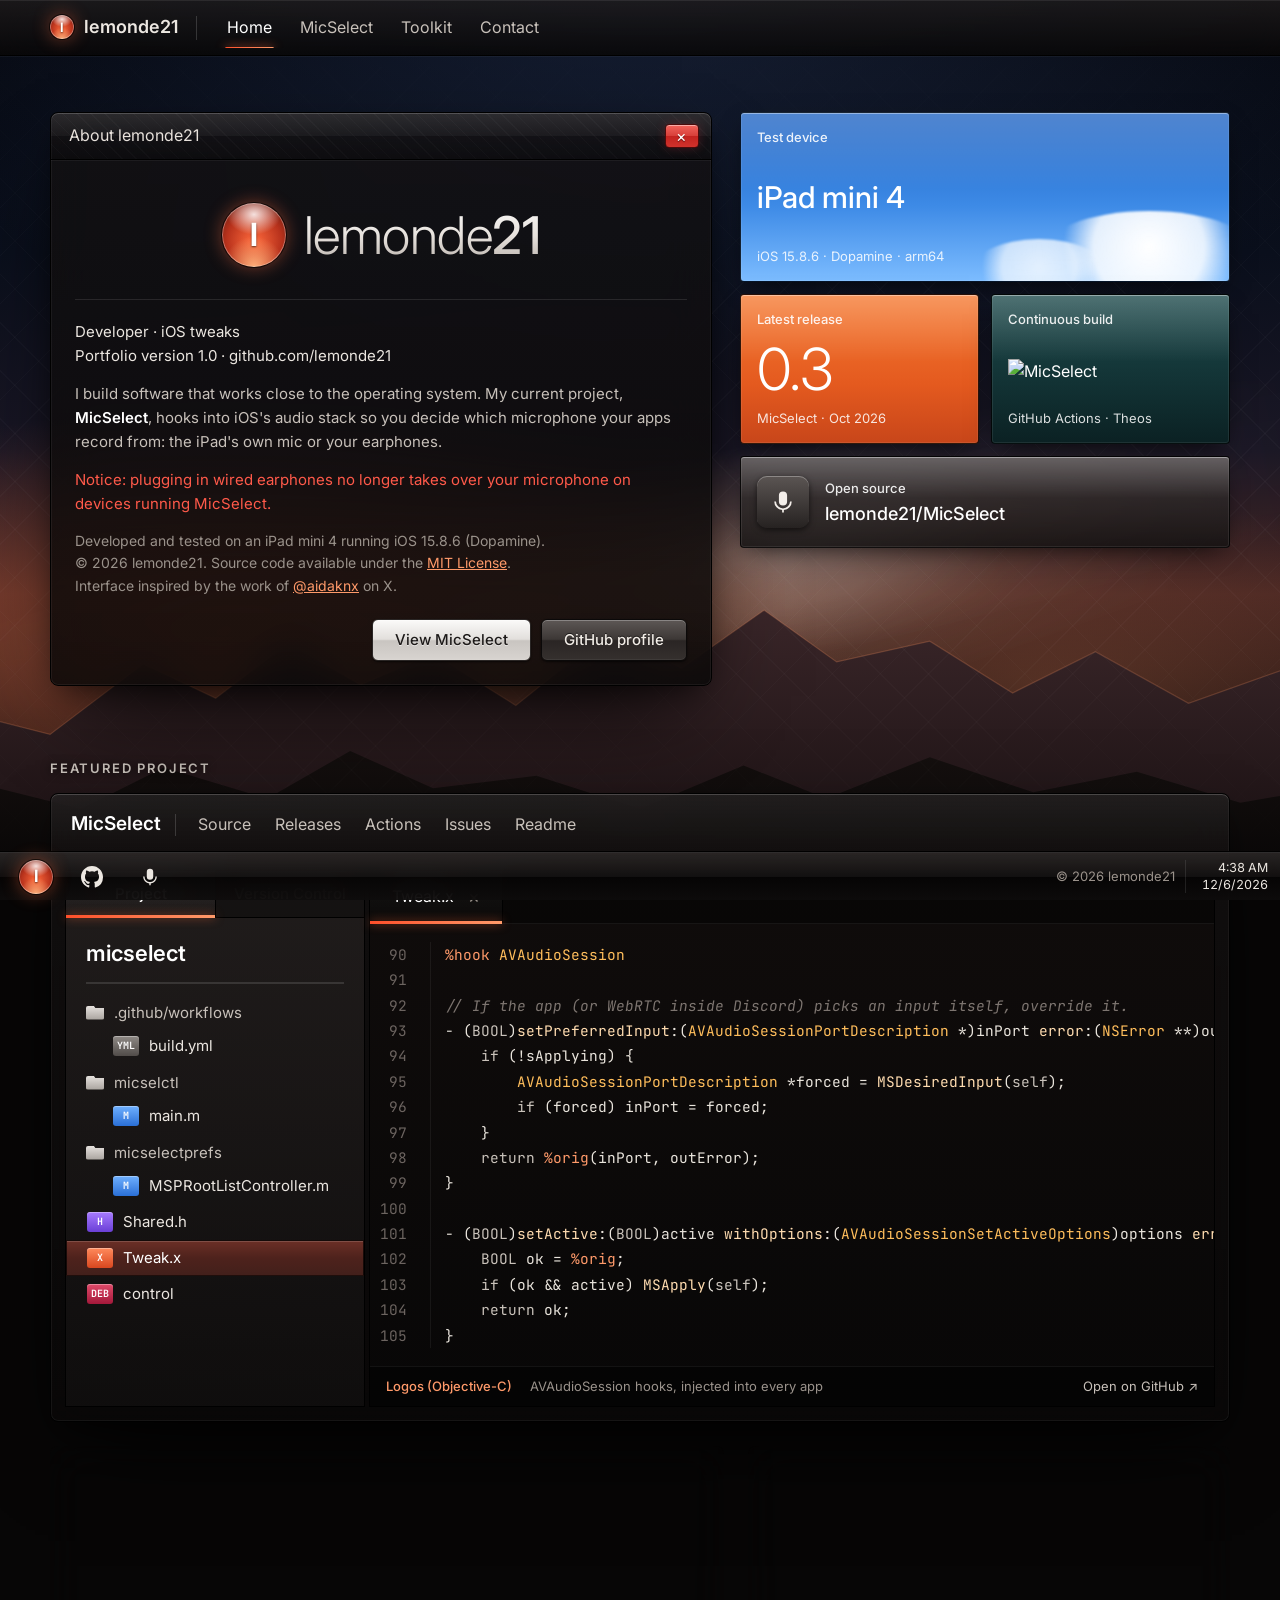
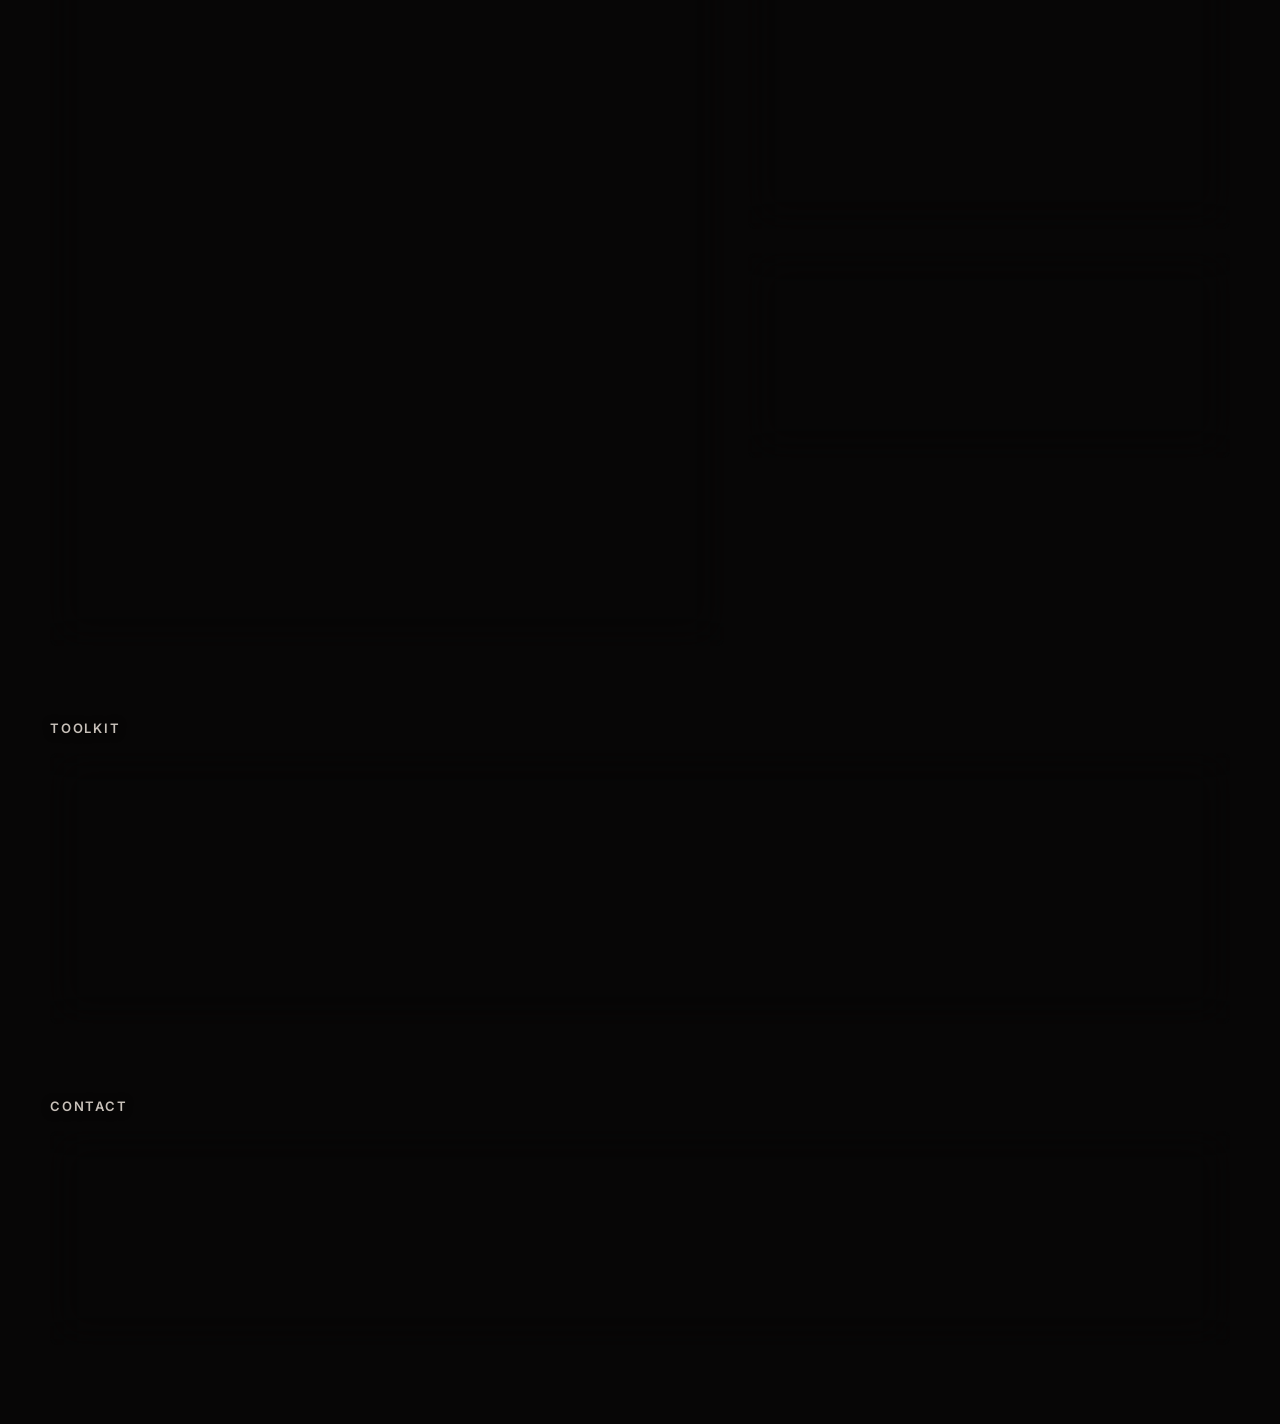
==== commit a7966900: "Credit @aidaknx for the UI inspiration Co-Authored-By: Claude Opus 5.5 <noreply@anthropic.com>" ====
--- a/index.html
+++ b/index.html
@@ -89,7 +89,8 @@
 
           <p class="about__legal">
             Developed and tested on an iPad mini 4 running iOS 15.8.6 (Dopamine).<br>
-            © 2026 lemonde21. Source code available under the <a href="https://github.com/lemonde21/MicSelect/blob/main/LICENSE">MIT License</a>.
+            © 2026 lemonde21. Source code available under the <a href="https://github.com/lemonde21/MicSelect/blob/main/LICENSE">MIT License</a>.<br>
+            Interface inspired by the work of <a href="https://x.com/aidaknx">@aidaknx</a> on X.
           </p>
 
           <div class="about__actions">
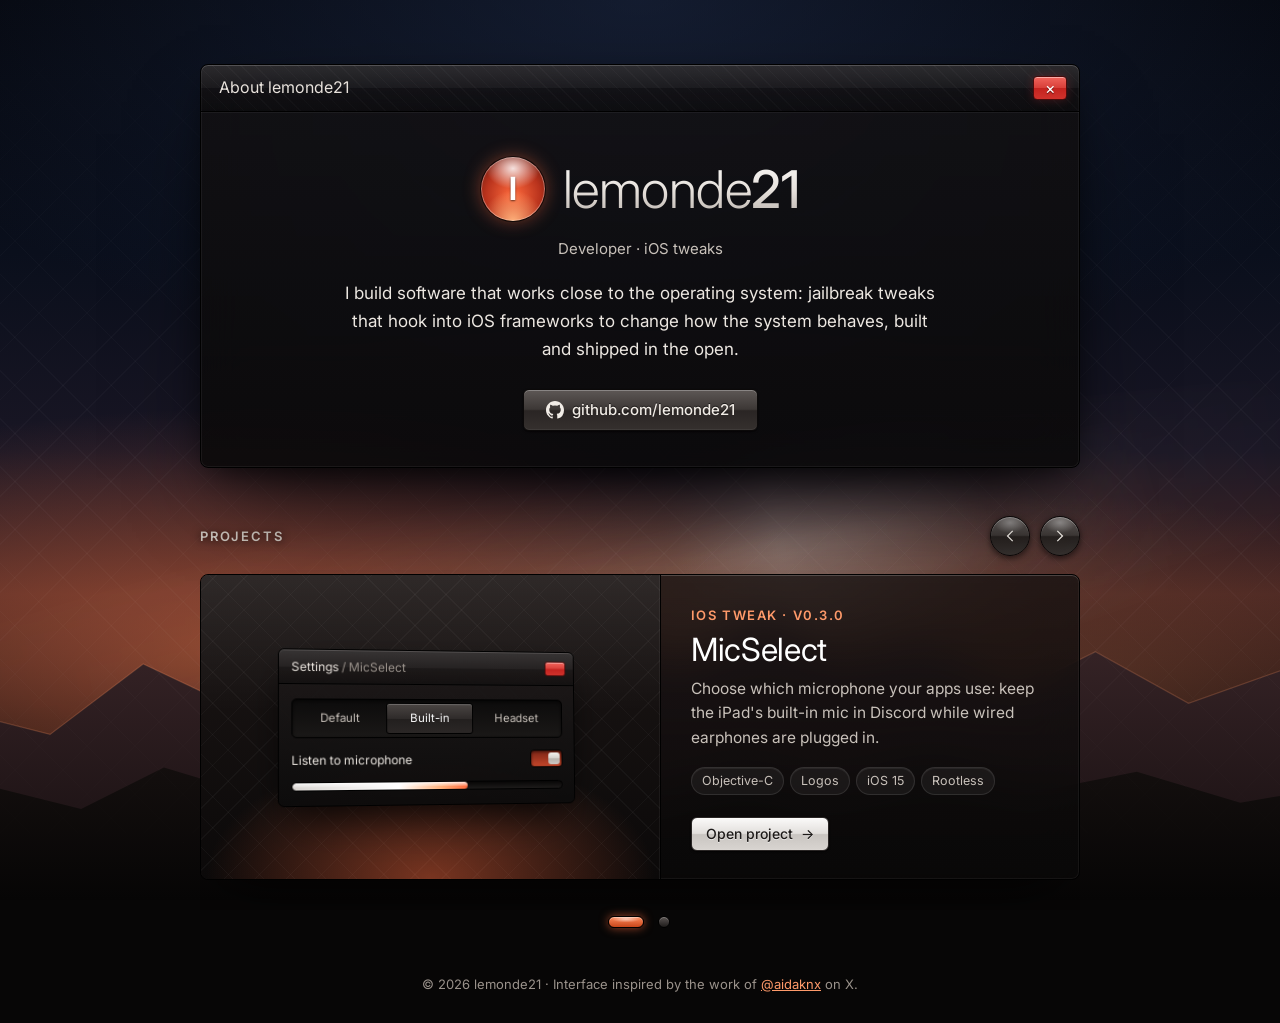
==== commit 6e7e5321: "Split into a minimal landing page and a MicSelect page The landing page now shows just the bio and a" ====
--- a/index.html
+++ b/index.html
@@ -4,10 +4,10 @@
   <meta charset="utf-8">
   <meta name="viewport" content="width=device-width, initial-scale=1">
   <title>lemonde21 · Portfolio</title>
-  <meta name="description" content="Portfolio of lemonde21: iOS jailbreak tweaks, starting with MicSelect, a rootless iOS 15 tweak that lets you choose which microphone apps use.">
+  <meta name="description" content="Portfolio of lemonde21, a developer building iOS jailbreak tweaks that work close to the system.">
   <meta name="theme-color" content="#0b0a0a">
   <meta property="og:title" content="lemonde21 · Portfolio">
-  <meta property="og:description" content="iOS tweaks built close to the system. Featuring MicSelect: choose which microphone your apps use.">
+  <meta property="og:description" content="iOS tweaks built close to the system.">
   <meta property="og:type" content="website">
   <meta property="og:url" content="https://lemonde21.github.io/">
   <link rel="icon" href="favicon.svg" type="image/svg+xml">
@@ -16,7 +16,7 @@
   <link href="https://fonts.googleapis.com/css2?family=Inter:wght@300;400;500;600;700&family=JetBrains+Mono:wght@400;500&display=swap" rel="stylesheet">
   <link rel="stylesheet" href="style.css">
 </head>
-<body>
+<body class="home">
   <!-- Backdrop: dusk sky, ember horizon, mountain ridges, bronze light streaks, lattice -->
   <div class="backdrop" aria-hidden="true">
     <div class="streak streak--a"></div>
@@ -39,419 +39,94 @@
     </svg>
   </div>
 
-  <a class="skip" href="#main">Skip to content</a>
+  <main class="home__main">
 
-  <!-- Menu bar -->
-  <header class="menubar">
-    <a class="menubar__brand" href="#home">
-      <span class="orb orb--sm" aria-hidden="true">l</span>
-      lemonde21
-    </a>
-    <span class="menubar__sep" aria-hidden="true"></span>
-    <nav class="menubar__nav" aria-label="Sections">
-      <a href="#home" data-nav>Home</a>
-      <a href="#micselect" data-nav>MicSelect</a>
-      <a href="#toolkit" data-nav>Toolkit</a>
-      <a href="#contact" data-nav>Contact</a>
-    </nav>
-  </header>
-
-  <main id="main">
-
-    <!-- ===================== Home ===================== -->
-    <section id="home" class="hero">
-      <article class="win hero__about">
-        <div class="win__title">
-          <span>About lemonde21</span>
-          <span class="win__close" aria-hidden="true">×</span>
+    <!-- Bio -->
+    <article class="win bio">
+      <div class="win__title">
+        <span>About lemonde21</span>
+        <span class="win__close" aria-hidden="true">×</span>
+      </div>
+      <div class="win__body bio__body">
+        <div class="about__mark">
+          <span class="orb orb--lg" aria-hidden="true">l</span>
+          <h1 class="about__name">lemonde<span>21</span></h1>
         </div>
-        <div class="win__body about">
-          <div class="about__mark">
-            <span class="orb orb--lg" aria-hidden="true">l</span>
-            <h1 class="about__name">lemonde<span>21</span></h1>
-          </div>
-
-          <p class="about__meta">
-            Developer · iOS tweaks<br>
-            Portfolio version 1.0 · github.com/lemonde21
-          </p>
-
-          <p>
-            I build software that works close to the operating system. My current project,
-            <strong>MicSelect</strong>, hooks into iOS's audio stack so you decide which microphone
-            your apps record from: the iPad's own mic or your earphones.
-          </p>
-
-          <p class="about__warn">
-            Notice: plugging in wired earphones no longer takes over your microphone
-            on devices running MicSelect.
-          </p>
-
-          <p class="about__legal">
-            Developed and tested on an iPad mini 4 running iOS 15.8.6 (Dopamine).<br>
-            © 2026 lemonde21. Source code available under the <a href="https://github.com/lemonde21/MicSelect/blob/main/LICENSE">MIT License</a>.<br>
-            Interface inspired by the work of <a href="https://x.com/aidaknx">@aidaknx</a> on X.
-          </p>
-
-          <div class="about__actions">
-            <a class="btn btn--light" href="#micselect">View MicSelect</a>
-            <a class="btn" href="https://github.com/lemonde21">GitHub profile</a>
-          </div>
-        </div>
-      </article>
-
-      <div class="tiles" aria-label="At a glance">
-        <a class="tile tile--sky tile--wide" href="#micselect">
-          <span class="tile__cloud tile__cloud--1" aria-hidden="true"></span>
-          <span class="tile__cloud tile__cloud--2" aria-hidden="true"></span>
-          <span class="tile__kicker">Test device</span>
-          <span class="tile__big">iPad mini 4</span>
-          <span class="tile__foot">iOS 15.8.6 · Dopamine · arm64</span>
-        </a>
-        <a class="tile tile--ember" href="https://github.com/lemonde21/MicSelect/releases/latest">
-          <span class="tile__kicker">Latest release</span>
-          <span class="tile__huge">0.3</span>
-          <span class="tile__foot">MicSelect · Oct 2026</span>
-        </a>
-        <a class="tile tile--teal" href="https://github.com/lemonde21/MicSelect/actions/workflows/build.yml">
-          <span class="tile__kicker">Continuous build</span>
-          <img class="tile__badge" src="https://github.com/lemonde21/MicSelect/actions/workflows/build.yml/badge.svg" alt="MicSelect build status" width="104" height="20">
-          <span class="tile__foot">GitHub Actions · Theos</span>
-        </a>
-        <a class="tile tile--glass tile--wide" href="https://github.com/lemonde21/MicSelect">
-          <span class="tile__icon" aria-hidden="true">
-            <svg viewBox="0 0 24 24"><path d="M12 15a3.5 3.5 0 0 0 3.5-3.5v-5a3.5 3.5 0 1 0-7 0v5A3.5 3.5 0 0 0 12 15Zm6-3.5a6 6 0 0 1-12 0H4.5a7.5 7.5 0 0 0 6.75 7.46V21h1.5v-2.04a7.5 7.5 0 0 0 6.75-7.46H18Z"/></svg>
-          </span>
-          <span>
-            <span class="tile__kicker">Open source</span>
-            <span class="tile__mid">lemonde21/MicSelect</span>
-          </span>
+        <p class="bio__role">Developer · iOS tweaks</p>
+        <p class="bio__text">
+          I build software that works close to the operating system: jailbreak tweaks that hook
+          into iOS frameworks to change how the system behaves, built and shipped in the open.
+        </p>
+        <a class="btn" href="https://github.com/lemonde21">
+          <svg class="btn__icon" viewBox="0 0 16 16" aria-hidden="true"><path d="M8 0C3.58 0 0 3.58 0 8c0 3.54 2.29 6.53 5.47 7.59.4.07.55-.17.55-.38v-1.33c-2.23.48-2.7-1.07-2.7-1.07-.36-.92-.89-1.17-.89-1.17-.73-.5.06-.49.06-.49.8.06 1.23.83 1.23.83.72 1.22 1.87.87 2.33.66.07-.52.28-.87.5-1.07-1.78-.2-3.65-.89-3.65-3.95 0-.87.31-1.59.82-2.15-.08-.2-.36-1.02.08-2.12 0 0 .67-.21 2.2.82a7.6 7.6 0 0 1 4 0c1.53-1.04 2.2-.82 2.2-.82.44 1.1.16 1.92.08 2.12.51.56.82 1.27.82 2.15 0 3.07-1.87 3.75-3.65 3.95.29.25.54.73.54 1.48v2.2c0 .21.15.46.55.38A8 8 0 0 0 16 8c0-4.42-3.58-8-8-8Z"/></svg>
+          github.com/lemonde21
         </a>
       </div>
-    </section>
+    </article>
 
-    <!-- ===================== MicSelect ===================== -->
-    <section id="micselect" class="section">
-      <p class="eyebrow">Featured project</p>
+    <!-- Projects carousel -->
+    <section class="carousel" aria-roledescription="carousel" aria-labelledby="projects-title">
+      <div class="carousel__head">
+        <h2 class="eyebrow" id="projects-title">Projects</h2>
+        <div class="carousel__arrows">
+          <button class="round-btn" type="button" data-dir="-1" aria-label="Previous project">
+            <svg viewBox="0 0 24 24" aria-hidden="true"><path d="M14.7 5.3 8 12l6.7 6.7 1.06-1.06L10.12 12l5.64-5.64z"/></svg>
+          </button>
+          <button class="round-btn" type="button" data-dir="1" aria-label="Next project">
+            <svg viewBox="0 0 24 24" aria-hidden="true"><path d="M9.3 5.3 16 12l-6.7 6.7-1.06-1.06L13.88 12 8.24 6.36z"/></svg>
+          </button>
+        </div>
+      </div>
 
-      <article class="win ide">
-        <div class="ide__menu">
-          <span class="ide__app">MicSelect</span>
-          <span class="ide__bar" aria-hidden="true"></span>
-          <a href="https://github.com/lemonde21/MicSelect">Source</a>
-          <a href="https://github.com/lemonde21/MicSelect/releases">Releases</a>
-          <a href="https://github.com/lemonde21/MicSelect/actions">Actions</a>
-          <a href="https://github.com/lemonde21/MicSelect/issues">Issues</a>
-          <a href="https://github.com/lemonde21/MicSelect#readme">Readme</a>
-        </div>
-
-        <div class="ide__body">
-          <aside class="ide__side">
-            <div class="ptabs" role="tablist" aria-label="Sidebar">
-              <button class="ptab is-active" role="tab" aria-selected="true" aria-controls="side-project" id="tab-project">Project</button>
-              <button class="ptab" role="tab" aria-selected="false" aria-controls="side-vcs" id="tab-vcs" tabindex="-1">Version Control</button>
+      <div class="carousel__track">
+        <!-- To add a project: copy one <article class="slide"> and change its text and link. -->
+        <article class="slide" role="group" aria-roledescription="slide" aria-label="MicSelect">
+          <a class="slide__card" href="micselect/">
+            <div class="slide__art slide__art--mic" aria-hidden="true">
+              <div class="mini-win">
+                <div class="mini-win__title"><span>Settings <i>/ MicSelect</i></span><b></b></div>
+                <div class="mini-win__body">
+                  <div class="mini-seg"><span>Default</span><span class="on">Built-in</span><span>Headset</span></div>
+                  <div class="mini-row"><span>Listen to microphone</span><span class="mini-switch"></span></div>
+                  <div class="mini-meter"><span></span></div>
+                </div>
+              </div>
             </div>
-
-            <div class="side-panel" id="side-project" role="tabpanel" aria-labelledby="tab-project">
-              <p class="tree__root">micselect</p>
-              <ul class="tree">
-                <li class="tree__dir">.github/workflows</li>
-                <li><button class="tree__file" data-file="build"><span class="ficon ficon--yml">yml</span>build.yml</button></li>
-                <li class="tree__dir">micselctl</li>
-                <li><button class="tree__file" data-file="cli"><span class="ficon ficon--m">m</span>main.m</button></li>
-                <li class="tree__dir">micselectprefs</li>
-                <li><button class="tree__file" data-file="prefs"><span class="ficon ficon--m">m</span>MSPRootListController.m</button></li>
-                <li><button class="tree__file tree__file--top" data-file="shared"><span class="ficon ficon--h">h</span>Shared.h</button></li>
-                <li><button class="tree__file tree__file--top is-active" data-file="tweak" aria-current="true"><span class="ficon ficon--x">x</span>Tweak.x</button></li>
-                <li><button class="tree__file tree__file--top" data-file="control"><span class="ficon ficon--deb">deb</span>control</button></li>
-              </ul>
+            <div class="slide__info">
+              <p class="slide__kicker">iOS tweak · v0.3.0</p>
+              <h3 class="slide__title">MicSelect</h3>
+              <p class="slide__text">Choose which microphone your apps use: keep the iPad's built-in mic in Discord while wired earphones are plugged in.</p>
+              <p class="slide__tags"><span>Objective-C</span><span>Logos</span><span>iOS 15</span><span>Rootless</span></p>
+              <span class="btn btn--light btn--sm">Open project <span aria-hidden="true">→</span></span>
             </div>
-
-            <div class="side-panel" id="side-vcs" role="tabpanel" aria-labelledby="tab-vcs" hidden>
-              <ol class="commits">
-                <li>
-                  <span class="commits__tag">v0.3.0</span>
-                  <span class="commits__msg">Initial commit: MicSelect v0.3.0</span>
-                  <span class="commits__meta">main · Oct 28, 2026 · build passing</span>
-                </li>
-              </ol>
-              <a class="btn btn--sm" href="https://github.com/lemonde21/MicSelect/commits/main">Full history</a>
-            </div>
-          </aside>
-
-          <div class="ide__editor">
-            <div class="etabs">
-              <span class="etab"><span id="etab-name">Tweak.x</span><span class="etab__x" aria-hidden="true">×</span></span>
-            </div>
-
-            <!-- Real excerpts from the MicSelect source. JS shows one at a time and adds syntax colours. -->
-            <div class="code-wrap">
-              <pre class="code is-active" data-file="tweak" data-name="Tweak.x" data-start="90" data-lang="Logos (Objective-C)"
-                   data-desc="AVAudioSession hooks, injected into every app"><code>%hook AVAudioSession
-
-// If the app (or WebRTC inside Discord) picks an input itself, override it.
-- (BOOL)setPreferredInput:(AVAudioSessionPortDescription *)inPort error:(NSError **)outError {
-    if (!sApplying) {
-        AVAudioSessionPortDescription *forced = MSDesiredInput(self);
-        if (forced) inPort = forced;
-    }
-    return %orig(inPort, outError);
-}
-
-- (BOOL)setActive:(BOOL)active withOptions:(AVAudioSessionSetActiveOptions)options error:(NSError **)outError {
-    BOOL ok = %orig;
-    if (ok &amp;&amp; active) MSApply(self);
-    return ok;
-}</code></pre>
-
-              <pre class="code" data-file="shared" data-name="Shared.h" data-start="1" data-lang="C header"
-                   data-desc="Constants shared by the tweak, Settings pane and CLI"><code>// Shared constants for the tweak, the Settings pane and the CLI tool.
-#pragma once
-
-#define kMSDomain     "com.lemonde21.micselect"        // preferences domain
-#define kMSModeKey    "mode"                          // 0 = default, 1 = built-in, 2 = headset
-#define kMSNotifyName "com.lemonde21.micselect.mode"   // notifyd name (state = current mode)</code></pre>
-
-              <pre class="code" data-file="prefs" data-name="MSPRootListController.m" data-start="225" data-lang="Objective-C"
-                   data-desc="Settings pane: live microphone monitor with a level meter"><code>    // Level meter
-    [input installTapOnBus:0 bufferSize:1024 format:format block:^(AVAudioPCMBuffer *buffer, AVAudioTime *when) {
-        float *samples = buffer.floatChannelData ? buffer.floatChannelData[0] : NULL;
-        AVAudioFrameCount count = buffer.frameLength;
-        if (!samples || count == 0) return;
-
-        float sum = 0;
-        for (AVAudioFrameCount i = 0; i &lt; count; i++) sum += samples[i] * samples[i];
-        float db = 20.0f * log10f(fmaxf(sqrtf(sum / count), 1e-6f));
-        float level = fminf(fmaxf((db + 60.0f) / 60.0f, 0.0f), 1.0f); // -60 dB…0 dB → 0…1
-
-        dispatch_async(dispatch_get_main_queue(), ^{
-            [gLevelCell setLevel:level];
-        });
-    }];</code></pre>
-
-              <pre class="code" data-file="cli" data-name="main.m" data-start="36" data-lang="Objective-C"
-                   data-desc="micsel: switch microphones from the terminal"><code>        int mode = -1;
-        for (int i = 0; i &lt; 3; i++) {
-            if (strcmp(argv[1], kModes[i]) == 0) mode = i;
-        }
-        if (mode &lt; 0) { usage(); return 1; }
-
-        // Live update for running apps; SpringBoard also saves it so the
-        // Settings pane stays in sync and the choice survives a reboot.
-        notify_set_state(token, (uint64_t)mode);
-        notify_post(kMSNotifyName);
-        printf("microphone mode set to: %s\n", kModes[mode]);</code></pre>
-
-              <pre class="code" data-file="build" data-name="build.yml" data-start="34" data-lang="YAML"
-                   data-desc="CI: build the .deb on macOS, publish releases from tags"><code>      - name: Build package
-        run: gmake package FINALPACKAGE=1 TARGET=iphone:clang:16.5:15.0
-
-      - name: Upload .deb as build artifact
-        uses: actions/upload-artifact@v4
-        with:
-          name: MicSelect-deb
-          path: packages/*.deb
-
-      - name: Publish GitHub release (tags only)
-        if: startsWith(github.ref, 'refs/tags/v')
-        uses: softprops/action-gh-release@v2
-        with:
-          files: packages/*.deb
-          generate_release_notes: true</code></pre>
-
-              <pre class="code" data-file="control" data-name="control" data-start="1" data-lang="Debian control"
-                   data-desc="Package metadata for the rootless .deb"><code>Package: com.lemonde21.micselect
-Name: MicSelect
-Version: 0.3.0
-Architecture: iphoneos-arm64
-Description: Choose which microphone apps use (internal or headset), even with earphones plugged in.
-Maintainer: lemonde21
-Author: lemonde21
-Section: Tweaks
-Depends: mobilesubstrate, preferenceloader</code></pre>
-            </div>
-
-            <div class="statusbar">
-              <span id="status-lang">Logos (Objective-C)</span>
-              <span id="status-desc">AVAudioSession hooks, injected into every app</span>
-              <a id="status-link" href="https://github.com/lemonde21/MicSelect/blob/main/Tweak.x">Open on GitHub ↗</a>
-            </div>
-          </div>
-        </div>
-      </article>
-
-      <div class="project-grid">
-        <!-- Description -->
-        <article class="win project-info">
-          <div class="win__title">
-            <span>MicSelect <span class="win__crumb">/ Overview</span></span>
-            <span class="win__close" aria-hidden="true">×</span>
-          </div>
-          <div class="win__body">
-            <h2 class="h2">Choose which microphone your apps use.</h2>
-            <p class="lead">
-              Plug wired earphones into an iPad and iOS moves every app to the earphone mic.
-              MicSelect keeps the iPad's built-in microphone (or forces the headset mic) in Discord
-              and any other app that records audio, while sound still plays through your earphones.
-            </p>
-
-            <ol class="steps">
-              <li>
-                <span class="steps__n">1</span>
-                <div>
-                  <h3>Hook</h3>
-                  <p>Injected into every UIKit app, it hooks <code>AVAudioSession</code> and applies your choice with <code>setPreferredInput:</code> whenever a session activates or the audio route changes.</p>
-                </div>
-              </li>
-              <li>
-                <span class="steps__n">2</span>
-                <div>
-                  <h3>Share</h3>
-                  <p>The mode lives in <code>notifyd</code> state, which sandboxed apps can read, so you can switch microphones mid-call with no restart.</p>
-                </div>
-              </li>
-              <li>
-                <span class="steps__n">3</span>
-                <div>
-                  <h3>Persist</h3>
-                  <p>SpringBoard saves the choice to preferences and restores it at boot, so it survives resprings and reboots.</p>
-                </div>
-              </li>
-            </ol>
-
-            <dl class="specs">
-              <div><dt>iOS</dt><dd>15.0 – 15.8.x</dd></div>
-              <div><dt>Jailbreak</dt><dd>Rootless (Dopamine)</dd></div>
-              <div><dt>Needs</dt><dd>ElleKit / Substrate, PreferenceLoader</dd></div>
-              <div><dt>License</dt><dd>MIT</dd></div>
-            </dl>
-
-            <div class="row-actions">
-              <a class="btn btn--red" href="https://github.com/lemonde21/MicSelect/releases/latest">
-                <svg class="btn__icon" viewBox="0 0 24 24" aria-hidden="true"><path d="M11.25 3h1.5v10.19l3.72-3.72 1.06 1.06L12 16.06l-5.53-5.53 1.06-1.06 3.72 3.72V3ZM4.5 18.5h15V20h-15z"/></svg>
-                Download .deb
-              </a>
-              <a class="btn" href="https://github.com/lemonde21/MicSelect">View source</a>
-            </div>
-          </div>
+          </a>
         </article>
 
-        <!-- Settings pane preview -->
-        <article class="win settings" aria-labelledby="settings-title">
-          <div class="win__title">
-            <span id="settings-title">Settings <span class="win__crumb">/ MicSelect</span></span>
-            <span class="win__close" aria-hidden="true">×</span>
-          </div>
-          <div class="win__body">
-            <p class="label">Microphone</p>
-            <div class="seg" role="radiogroup" aria-label="Microphone mode">
-              <button class="seg__btn" role="radio" aria-checked="false" data-mode="default" tabindex="-1">Default</button>
-              <button class="seg__btn is-active" role="radio" aria-checked="true" data-mode="builtin">Built-in</button>
-              <button class="seg__btn" role="radio" aria-checked="false" data-mode="headset" tabindex="-1">Headset</button>
+        <article class="slide" role="group" aria-roledescription="slide" aria-label="More on GitHub">
+          <a class="slide__card" href="https://github.com/lemonde21">
+            <div class="slide__art slide__art--gh" aria-hidden="true">
+              <span class="gh-orb">
+                <svg viewBox="0 0 16 16"><path d="M8 0C3.58 0 0 3.58 0 8c0 3.54 2.29 6.53 5.47 7.59.4.07.55-.17.55-.38v-1.33c-2.23.48-2.7-1.07-2.7-1.07-.36-.92-.89-1.17-.89-1.17-.73-.5.06-.49.06-.49.8.06 1.23.83 1.23.83.72 1.22 1.87.87 2.33.66.07-.52.28-.87.5-1.07-1.78-.2-3.65-.89-3.65-3.95 0-.87.31-1.59.82-2.15-.08-.2-.36-1.02.08-2.12 0 0 .67-.21 2.2.82a7.6 7.6 0 0 1 4 0c1.53-1.04 2.2-.82 2.2-.82.44 1.1.16 1.92.08 2.12.51.56.82 1.27.82 2.15 0 3.07-1.87 3.75-3.65 3.95.29.25.54.73.54 1.48v2.2c0 .21.15.46.55.38A8 8 0 0 0 16 8c0-4.42-3.58-8-8-8Z"/></svg>
+              </span>
             </div>
-            <p class="hint" id="mode-hint">Apps record from the iPad's internal microphone, even with earphones plugged in.</p>
-
-            <div class="setting-row">
-              <span id="listen-label">Listen to microphone</span>
-              <button class="switch" role="switch" aria-checked="false" aria-labelledby="listen-label" id="listen"></button>
+            <div class="slide__info">
+              <p class="slide__kicker">Elsewhere</p>
+              <h3 class="slide__title">More on GitHub</h3>
+              <p class="slide__text">Source code, releases, and whatever I'm building next.</p>
+              <span class="btn btn--sm">github.com/lemonde21 <span aria-hidden="true">↗</span></span>
             </div>
-            <div class="meter" aria-hidden="true"><div class="meter__fill" id="meter"></div></div>
-            <p class="hint hint--small">Interactive preview: the level meter is simulated and this page never uses your microphone.</p>
-          </div>
-        </article>
-
-        <!-- Terminal -->
-        <article class="win terminal" aria-label="micsel terminal preview">
-          <div class="win__title win__title--term">
-            <span>Terminal <span class="win__crumb">/ mobile@ipad</span></span>
-            <span class="win__close" aria-hidden="true">×</span>
-          </div>
-          <div class="terminal__body" aria-live="polite">
-            <p><span class="prompt">$</span> micsel</p>
-            <p class="out">current mode: default</p>
-            <p><span class="prompt">$</span> <span id="term-cmd">micsel builtin</span></p>
-            <p class="out" id="term-out">microphone mode set to: builtin</p>
-            <p><span class="prompt">$</span> <span class="caret" aria-hidden="true"></span></p>
-          </div>
+          </a>
         </article>
       </div>
-    </section>
 
-    <!-- ===================== Toolkit ===================== -->
-    <section id="toolkit" class="section">
-      <p class="eyebrow">Toolkit</p>
-      <article class="win toolkit">
-        <div class="win__title">
-          <span>Toolkit <span class="win__crumb">/ what MicSelect is built with</span></span>
-          <span class="win__close" aria-hidden="true">×</span>
-        </div>
-        <div class="win__body">
-          <div class="seg seg--tabs" role="tablist" aria-label="Toolkit categories">
-            <button class="seg__btn is-active" role="tab" aria-selected="true" aria-controls="tk-lang" id="tkt-lang">Languages</button>
-            <button class="seg__btn" role="tab" aria-selected="false" aria-controls="tk-ios" id="tkt-ios" tabindex="-1">iOS internals</button>
-            <button class="seg__btn" role="tab" aria-selected="false" aria-controls="tk-ship" id="tkt-ship" tabindex="-1">Build &amp; ship</button>
-          </div>
-
-          <ul class="kit" id="tk-lang" role="tabpanel" aria-labelledby="tkt-lang">
-            <li><strong>Objective-C</strong><span>The tweak, the Settings pane and the CLI tool</span></li>
-            <li><strong>Logos</strong><span><code>%hook</code> / <code>%orig</code> syntax for hooking methods at runtime</span></li>
-            <li><strong>C system APIs</strong><span><code>notify.h</code>, CFPreferences, <code>os_log</code></span></li>
-            <li><strong>YAML</strong><span>The GitHub Actions build pipeline</span></li>
-          </ul>
-          <ul class="kit" id="tk-ios" role="tabpanel" aria-labelledby="tkt-ios" hidden>
-            <li><strong>AVAudioSession</strong><span>Audio routes, categories and the preferred input</span></li>
-            <li><strong>AVAudioEngine</strong><span>Live microphone monitor with an input tap for the level meter</span></li>
-            <li><strong>notifyd</strong><span>Shared state that reaches sandboxed apps and updates live</span></li>
-            <li><strong>SpringBoard</strong><span>Saves the mode and restores it at boot</span></li>
-            <li><strong>PreferenceLoader</strong><span>A native-looking pane in the Settings app</span></li>
-          </ul>
-          <ul class="kit" id="tk-ship" role="tabpanel" aria-labelledby="tkt-ship" hidden>
-            <li><strong>Theos</strong><span>Builds the tweak, prefs bundle and CLI into a single package</span></li>
-            <li><strong>GitHub Actions</strong><span>Builds the .deb on a macOS runner on every push</span></li>
-            <li><strong>Releases</strong><span>Pushing a <code>v*</code> tag publishes a release with the .deb attached</span></li>
-            <li><strong>Debian packaging</strong><span>Rootless <code>iphoneos-arm64</code> package for Sileo, Zebra or Filza</span></li>
-          </ul>
-        </div>
-      </article>
-    </section>
-
-    <!-- ===================== Contact ===================== -->
-    <section id="contact" class="section">
-      <p class="eyebrow">Contact</p>
-      <article class="win contact">
-        <div class="win__title">
-          <span>Say hello</span>
-          <span class="win__close" aria-hidden="true">×</span>
-        </div>
-        <div class="win__body contact__body">
-          <p>
-            Found a bug in MicSelect, or have an idea for it? Open an issue on GitHub.
-            For anything else, you can find me there too.
-          </p>
-          <div class="row-actions">
-            <a class="btn btn--light" href="https://github.com/lemonde21/MicSelect/issues/new">Open an issue</a>
-            <a class="btn" href="https://github.com/lemonde21">github.com/lemonde21</a>
-          </div>
-        </div>
-      </article>
+      <div class="carousel__dots" role="group" aria-label="Choose a project"></div>
     </section>
   </main>
 
-  <!-- Taskbar -->
-  <footer class="taskbar">
-    <a class="taskbar__orb" href="#home" aria-label="Back to top">
-      <span class="orb orb--md" aria-hidden="true">l</span>
-    </a>
-    <a class="taskbar__app" href="https://github.com/lemonde21" aria-label="GitHub profile">
-      <svg viewBox="0 0 16 16" aria-hidden="true"><path d="M8 0C3.58 0 0 3.58 0 8c0 3.54 2.29 6.53 5.47 7.59.4.07.55-.17.55-.38v-1.33c-2.23.48-2.7-1.07-2.7-1.07-.36-.92-.89-1.17-.89-1.17-.73-.5.06-.49.06-.49.8.06 1.23.83 1.23.83.72 1.22 1.87.87 2.33.66.07-.52.28-.87.5-1.07-1.78-.2-3.65-.89-3.65-3.95 0-.87.31-1.59.82-2.15-.08-.2-.36-1.02.08-2.12 0 0 .67-.21 2.2.82a7.6 7.6 0 0 1 4 0c1.53-1.04 2.2-.82 2.2-.82.44 1.1.16 1.92.08 2.12.51.56.82 1.27.82 2.15 0 3.07-1.87 3.75-3.65 3.95.29.25.54.73.54 1.48v2.2c0 .21.15.46.55.38A8 8 0 0 0 16 8c0-4.42-3.58-8-8-8Z"/></svg>
-    </a>
-    <a class="taskbar__app" href="https://github.com/lemonde21/MicSelect/releases/latest" aria-label="Download MicSelect">
-      <svg viewBox="0 0 24 24" aria-hidden="true"><path d="M12 15a3.5 3.5 0 0 0 3.5-3.5v-5a3.5 3.5 0 1 0-7 0v5A3.5 3.5 0 0 0 12 15Zm6-3.5a6 6 0 0 1-12 0H4.5a7.5 7.5 0 0 0 6.75 7.46V21h1.5v-2.04a7.5 7.5 0 0 0 6.75-7.46H18Z"/></svg>
-    </a>
-    <span class="taskbar__copy">© 2026 lemonde21</span>
-    <span class="taskbar__clock" aria-hidden="true"><span id="clock-time">--:--</span><span id="clock-date"></span></span>
+  <footer class="home__foot">
+    © 2026 lemonde21 · Interface inspired by the work of <a href="https://x.com/aidaknx">@aidaknx</a> on X.
   </footer>
 
-  <script src="script.js" defer></script>
+  <script src="home.js" defer></script>
 </body>
 </html>
--- a/style.css
+++ b/style.css
@@ -359,8 +359,6 @@
   padding-top: 56px;
 }
 
-.about { font-size: 15px; color: var(--ink-soft); }
-.about p { margin: 0 0 14px; }
 .about__mark {
   display: flex; align-items: center; justify-content: center; gap: 18px;
   padding: 10px 0 22px; margin-bottom: 20px;
@@ -373,10 +371,25 @@
   -webkit-background-clip: text; background-clip: text; color: transparent;
 }
 .about__name span { font-weight: 500; }
-.about__meta { color: var(--ink); }
-.about__warn { color: #ff5a4a; }
-.about__legal { font-size: 14px; color: var(--muted); }
-.about__actions { display: flex; flex-wrap: wrap; justify-content: flex-end; gap: 10px; margin-top: 22px; }
+
+/* Project page header */
+.win__home { color: var(--ink); text-decoration: none; }
+.win__home:hover { color: #fff; text-decoration: underline; }
+.project-head__kicker {
+  margin: 0 0 6px;
+  font-size: 13px; font-weight: 600; letter-spacing: .12em; text-transform: uppercase;
+  color: var(--ember-soft);
+}
+.project-head__title {
+  margin: 0;
+  font-size: clamp(40px, 6vw, 56px); font-weight: 300; line-height: 1.05; letter-spacing: -.015em;
+  background: linear-gradient(180deg, #ffffff 0%, #e7e2dd 50%, #a59d96 100%);
+  -webkit-background-clip: text; background-clip: text; color: transparent;
+}
+.project-head__tag { margin: 8px 0 14px; font-size: 20px; font-weight: 500; color: #fff; }
+.project-head .row-actions { margin-top: 0; }
+
+.credit { margin: 56px 0 0; text-align: center; font-size: 13px; color: var(--muted); }
 
 /* Start-menu tiles */
 .tiles {
@@ -632,11 +645,6 @@
 .settings { grid-area: settings; }
 .terminal { grid-area: term; }
 
-.h2 {
-  margin: 0 0 10px;
-  font-size: clamp(24px, 3vw, 30px); font-weight: 500; line-height: 1.2; letter-spacing: -.01em;
-  color: #fff;
-}
 .lead { margin: 0 0 24px; color: var(--ink-soft); }
 
 .steps { list-style: none; margin: 0; padding: 0; display: grid; gap: 16px; }
@@ -751,6 +759,244 @@
 }
 
 /* ------------------------------------------------------------------ */
+/* Landing page                                                        */
+/* ------------------------------------------------------------------ */
+
+body.home {
+  display: flex; flex-direction: column;
+  padding-bottom: 0;
+}
+.home__main {
+  flex: 1;
+  display: flex; flex-direction: column; justify-content: center; gap: 48px;
+  width: min(880px, 100% - 32px);
+  padding: 64px 0 40px;
+}
+
+.bio__body { padding: 32px 40px 36px; text-align: center; }
+.bio .about__mark { padding: 4px 0 0; margin-bottom: 6px; border-bottom: 0; }
+.bio__role { margin: 0 0 18px; font-size: 15px; color: var(--ink-soft); }
+.bio__text { margin: 0 auto 26px; max-width: 54ch; font-size: 17px; line-height: 1.65; color: var(--ink); }
+
+.home__foot { padding: 0 16px 28px; text-align: center; font-size: 13px; color: var(--muted); }
+
+/* Carousel */
+.carousel__head {
+  display: flex; align-items: center; justify-content: space-between;
+  margin-bottom: 14px;
+}
+.carousel__head .eyebrow { margin: 0; }
+.carousel__arrows { display: flex; gap: 10px; }
+
+.round-btn {
+  display: grid; place-items: center;
+  width: 40px; height: 40px; padding: 0;
+  border: 1px solid #0b0909; border-radius: 50%;
+  background:
+    radial-gradient(60% 40% at 50% 15%, rgba(255, 255, 255, .35), rgba(255, 255, 255, 0) 70%),
+    linear-gradient(180deg, #625c5a 0%, #3d3836 48%, #26211f 52%, #35302e 100%);
+  box-shadow: inset 0 1px 0 rgba(255, 255, 255, .3), 0 2px 6px rgba(0, 0, 0, .6);
+  cursor: pointer;
+  transition: filter .15s;
+}
+.round-btn svg { width: 20px; height: 20px; fill: #f1ece6; }
+.round-btn:hover { filter: brightness(1.2); }
+.round-btn:active { filter: brightness(.9); }
+
+.carousel__track {
+  position: relative;
+  display: flex; gap: 20px;
+  overflow-x: auto; scroll-snap-type: x mandatory; scroll-behavior: smooth;
+  scrollbar-width: none;
+  padding: 4px 0 30px; /* room for the cards' shadows */
+}
+.carousel__track::-webkit-scrollbar { display: none; }
+
+.slide {
+  flex: 0 0 100%;
+  scroll-snap-align: start;
+  transition: opacity .35s, transform .35s;
+}
+.slide.is-dim { opacity: .4; transform: scale(.96); }
+
+.slide__card {
+  display: grid; grid-template-columns: minmax(0, 1.1fr) minmax(0, 1fr);
+  height: 100%; min-height: 300px;
+  overflow: hidden;
+  color: var(--ink); text-decoration: none;
+  background: linear-gradient(180deg, var(--glass), var(--glass-deep));
+  border: 1px solid #000; border-radius: var(--radius);
+  box-shadow:
+    inset 0 1px 0 rgba(255, 255, 255, .14),
+    inset 0 0 0 1px rgba(255, 255, 255, .05),
+    0 24px 50px -24px rgba(0, 0, 0, .9);
+  backdrop-filter: blur(20px) saturate(1.15);
+  -webkit-backdrop-filter: blur(20px) saturate(1.15);
+}
+.slide__card:hover { color: var(--ink); }
+.slide__card:hover .btn { filter: brightness(1.12); }
+
+.slide__art {
+  position: relative; overflow: hidden;
+  display: grid; place-items: center;
+  padding: 28px;
+  border-right: 1px solid #000;
+  box-shadow: inset -1px 0 0 rgba(255, 255, 255, .05);
+  background:
+    radial-gradient(70% 60% at 50% 100%, rgba(255, 106, 61, .45), transparent 70%),
+    repeating-linear-gradient(45deg, rgba(255, 255, 255, .03) 0 1px, transparent 1px 22px),
+    repeating-linear-gradient(-45deg, rgba(255, 255, 255, .03) 0 1px, transparent 1px 22px),
+    linear-gradient(180deg, #1d1716, #0b0909);
+}
+.slide__art::after { /* gloss */
+  content: ""; position: absolute; inset: 0 0 55% 0; pointer-events: none;
+  background: linear-gradient(180deg, rgba(255, 255, 255, .08), rgba(255, 255, 255, 0));
+}
+.slide__art--gh {
+  background:
+    radial-gradient(55% 55% at 50% 55%, rgba(110, 150, 230, .3), transparent 70%),
+    repeating-linear-gradient(45deg, rgba(255, 255, 255, .03) 0 1px, transparent 1px 22px),
+    repeating-linear-gradient(-45deg, rgba(255, 255, 255, .03) 0 1px, transparent 1px 22px),
+    linear-gradient(180deg, #16171c, #09090b);
+}
+
+.slide__info {
+  display: flex; flex-direction: column; align-items: flex-start;
+  padding: 30px 30px 28px;
+}
+.slide__kicker {
+  margin: 0 0 6px;
+  font-size: 13px; font-weight: 600; letter-spacing: .12em; text-transform: uppercase;
+  color: var(--ember-soft);
+}
+.slide__title { margin: 0 0 8px; font-size: 32px; font-weight: 400; line-height: 1.15; color: #fff; letter-spacing: -.01em; }
+.slide__text { margin: 0 0 16px; font-size: 15.5px; color: var(--ink-soft); }
+.slide__tags { display: flex; flex-wrap: wrap; gap: 6px; margin: 0 0 22px; }
+.slide__tags span {
+  padding: 3px 10px;
+  font-size: 12.5px; color: var(--ink-soft);
+  background: rgba(255, 255, 255, .05);
+  border: 1px solid rgba(255, 255, 255, .1); border-radius: 999px;
+  box-shadow: inset 0 1px 0 rgba(255, 255, 255, .06);
+}
+.slide__info .btn { margin-top: auto; }
+
+/* Mini Settings window drawn inside the MicSelect slide */
+.mini-win {
+  position: relative; z-index: 1;
+  width: min(100%, 300px);
+  overflow: hidden;
+  background: linear-gradient(180deg, rgba(30, 26, 26, .95), rgba(12, 11, 11, .97));
+  border: 1px solid #000; border-radius: 6px;
+  box-shadow: inset 0 1px 0 rgba(255, 255, 255, .14), 0 18px 40px -12px rgba(0, 0, 0, .9);
+  transform: perspective(900px) rotateY(9deg) rotateX(2deg);
+  transition: transform .4s ease;
+}
+.slide__card:hover .mini-win { transform: perspective(900px) rotateY(0) rotateX(0); }
+.mini-win__title {
+  display: flex; align-items: center; justify-content: space-between;
+  padding: 7px 8px 7px 12px;
+  font-size: 12px; color: #e8e2dc;
+  background: linear-gradient(180deg, rgba(255, 255, 255, .11) 0%, rgba(255, 255, 255, .04) 50%, rgba(0, 0, 0, 0) 51%, rgba(0, 0, 0, .25) 100%);
+  border-bottom: 1px solid #000;
+}
+.mini-win__title i { font-style: normal; color: var(--muted); }
+.mini-win__title b {
+  width: 22px; height: 15px; border-radius: 3px;
+  background: linear-gradient(180deg, var(--red-1) 0%, #d8403a 48%, var(--red-2) 52%, #d0322c 100%);
+  border: 1px solid #4b0b0b;
+  box-shadow: inset 0 1px 0 rgba(255, 255, 255, .45);
+}
+.mini-win__body { display: grid; gap: 12px; padding: 14px 12px; }
+.mini-seg {
+  display: flex; gap: 2px; padding: 3px;
+  background: linear-gradient(180deg, #0c0b0b, #1a1817);
+  border: 1px solid #000; border-radius: 5px;
+  box-shadow: inset 0 1px 3px rgba(0, 0, 0, .7);
+}
+.mini-seg span {
+  flex: 1; padding: 5px 0;
+  border: 1px solid transparent; border-radius: 3px;
+  text-align: center; font-size: 11.5px; color: var(--ink-soft);
+}
+.mini-seg .on {
+  color: #fff;
+  background: linear-gradient(180deg, #4a4543 0%, #2f2b2a 50%, #221f1e 51%, #2b2726 100%);
+  border-color: #000;
+  box-shadow: inset 0 1px 0 rgba(255, 255, 255, .22);
+}
+.mini-row { display: flex; align-items: center; justify-content: space-between; font-size: 12px; color: var(--ink); }
+.mini-switch {
+  position: relative;
+  width: 34px; height: 18px;
+  border: 1px solid #000; border-radius: 4px;
+  background: linear-gradient(180deg, #7a2416, #c4462a);
+  box-shadow: inset 0 1px 3px rgba(0, 0, 0, .6);
+}
+.mini-switch::after {
+  content: ""; position: absolute; top: 2px; right: 2px;
+  width: 12px; height: 12px; border-radius: 3px;
+  background: linear-gradient(180deg, #f4f2f0 0%, #d3cfcb 50%, #b7b2ad 51%, #cdc8c4 100%);
+}
+.mini-meter {
+  height: 9px; overflow: hidden;
+  background: linear-gradient(180deg, #070606, #1d1b1a);
+  border: 1px solid #000; border-radius: 5px;
+}
+.mini-meter span {
+  display: block; height: 100%; width: 64%;
+  border-radius: 4px;
+  background:
+    linear-gradient(180deg, rgba(255, 255, 255, .85) 0%, rgba(255, 255, 255, .25) 50%, rgba(255, 255, 255, 0) 51%),
+    linear-gradient(90deg, #d9d5d1 0%, #fff 60%, #ffb07a 85%, var(--ember) 100%);
+  animation: level 2.4s ease-in-out infinite alternate;
+}
+@keyframes level {
+  0% { width: 38%; } 30% { width: 70%; } 55% { width: 52%; } 80% { width: 82%; } 100% { width: 60%; }
+}
+
+.gh-orb {
+  position: relative; z-index: 1;
+  display: grid; place-items: center;
+  width: 120px; height: 120px; border-radius: 50%;
+  background:
+    radial-gradient(60% 45% at 50% 18%, rgba(255, 255, 255, .6), rgba(255, 255, 255, 0) 70%),
+    radial-gradient(circle at 50% 60%, #4a4544 0%, #1f1c1b 60%, #0a0909 100%);
+  box-shadow:
+    inset 0 0 0 1px rgba(255, 255, 255, .3),
+    0 0 0 1px #000,
+    0 0 40px rgba(120, 160, 255, .25),
+    0 20px 40px -10px rgba(0, 0, 0, .9);
+}
+.gh-orb svg { width: 58px; height: 58px; fill: #f3eee9; filter: drop-shadow(0 1px 2px rgba(0, 0, 0, .6)); }
+
+/* Pill dots: 24px tap targets around a small glossy pill */
+.carousel__dots { display: flex; justify-content: center; gap: 4px; }
+.dot {
+  display: grid; place-items: center;
+  width: 24px; height: 24px; padding: 0;
+  border: 0; background: none;
+  cursor: pointer;
+  transition: width .25s;
+}
+.dot::before {
+  content: "";
+  width: 12px; height: 12px; border-radius: 999px;
+  border: 1px solid #000;
+  background: linear-gradient(180deg, #5a5452, #1e1b1a);
+  box-shadow: inset 0 1px 0 rgba(255, 255, 255, .25);
+  transition: width .25s;
+}
+.dot[aria-current="true"] { width: 44px; }
+.dot[aria-current="true"]::before {
+  width: 36px;
+  background:
+    radial-gradient(60% 50% at 50% 20%, rgba(255, 255, 255, .6), rgba(255, 255, 255, 0) 70%),
+    linear-gradient(180deg, #ff8a5c, #c8461a);
+  box-shadow: inset 0 1px 0 rgba(255, 255, 255, .4), 0 0 10px rgba(255, 106, 61, .6);
+}
+
+/* ------------------------------------------------------------------ */
 /* Responsive                                                          */
 /* ------------------------------------------------------------------ */
 
@@ -763,8 +1009,18 @@
   }
 }
 
+@media (max-width: 720px) {
+  .slide__card { grid-template-columns: 1fr; }
+  .slide__art { min-height: 210px; border-right: 0; border-bottom: 1px solid #000; }
+  .slide__info { padding: 22px 18px 20px; }
+  .slide__title { font-size: 28px; }
+}
+
 @media (max-width: 600px) {
   :root { --menubar-h: 52px; }
+  .home__main { gap: 36px; padding: 32px 0 28px; }
+  .bio__body { padding: 26px 18px 28px; }
+  .bio__text { font-size: 16px; }
   body { font-size: 15px; }
   .menubar { gap: 10px; }
   .menubar__brand { font-size: 16px; }
@@ -793,6 +1049,8 @@
 
 @media (prefers-reduced-motion: reduce) {
   html { scroll-behavior: auto; }
-  .streak, .caret { animation: none; }
-  .tile, .btn, .switch, .switch::after, .meter__fill { transition: none; }
-}
+  .streak, .caret, .mini-meter span { animation: none; }
+  .tile, .btn, .switch, .switch::after, .meter__fill,
+  .slide, .mini-win, .dot, .dot::before { transition: none; }
+  .carousel__track { scroll-behavior: auto; }
+}
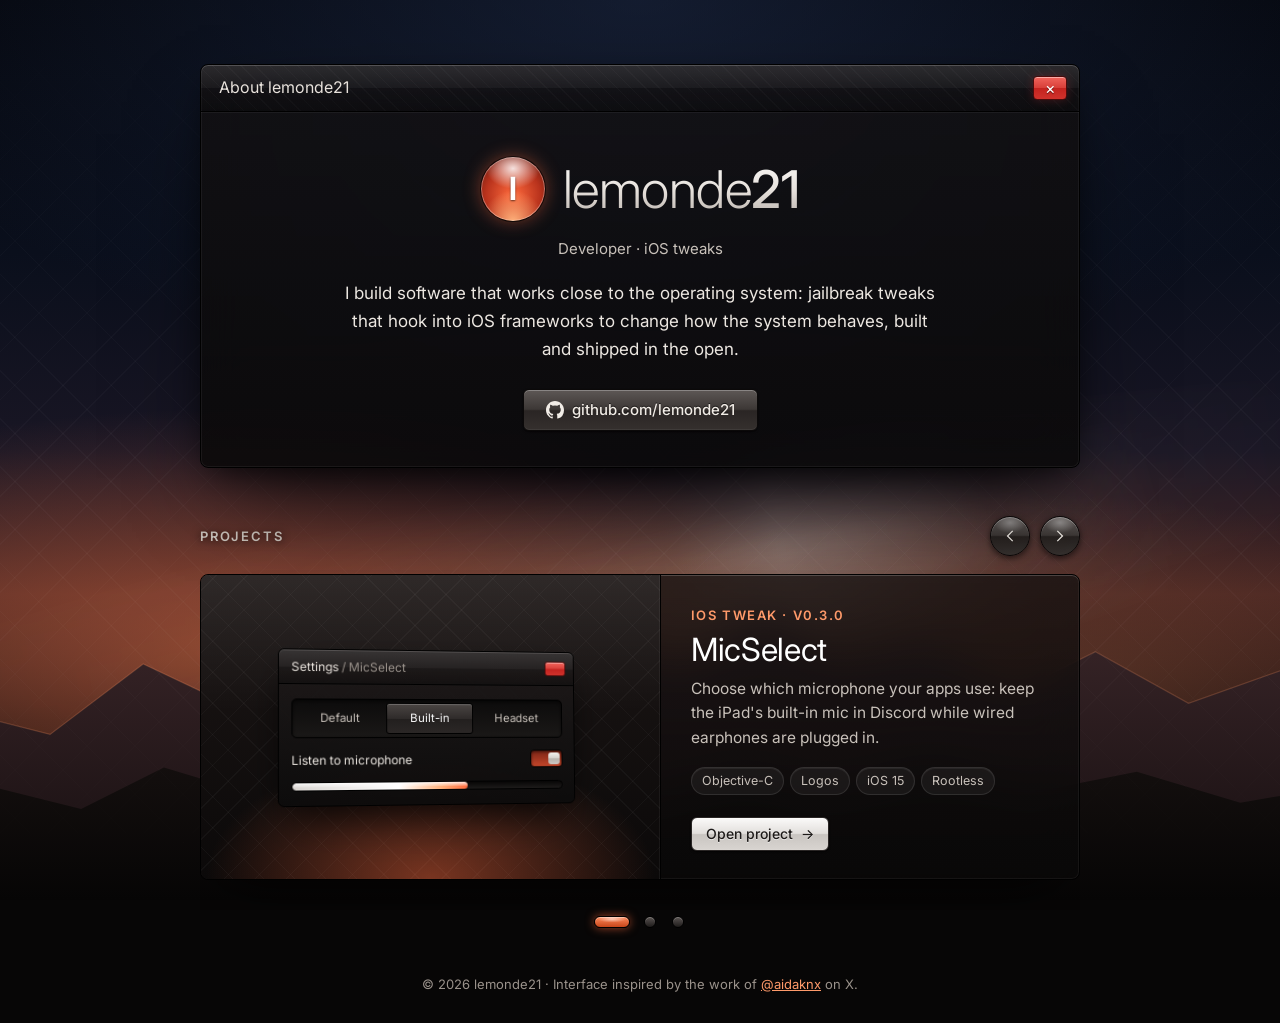
==== commit 67abc1be: "Add Sileo repo at /repo Flat APT repo with MicSelect 0.3.0, a native Sileo depiction, a web depictio" ====
--- a/index.html
+++ b/index.html
@@ -102,6 +102,21 @@
           </a>
         </article>
 
+        <article class="slide" role="group" aria-roledescription="slide" aria-label="Sileo repo">
+          <a class="slide__card" href="repo/">
+            <div class="slide__art" aria-hidden="true">
+              <img class="repo-art" src="repo/CydiaIcon.png" alt="" width="132" height="132">
+            </div>
+            <div class="slide__info">
+              <p class="slide__kicker">Package repository</p>
+              <h3 class="slide__title">Sileo repo</h3>
+              <p class="slide__text">Install my tweaks straight from Sileo or Zebra and get updates automatically.</p>
+              <p class="slide__tags"><span>Sileo</span><span>Zebra</span><span>Rootless</span></p>
+              <span class="btn btn--light btn--sm">Add the repo <span aria-hidden="true">→</span></span>
+            </div>
+          </a>
+        </article>
+
         <article class="slide" role="group" aria-roledescription="slide" aria-label="More on GitHub">
           <a class="slide__card" href="https://github.com/lemonde21">
             <div class="slide__art slide__art--gh" aria-hidden="true">
--- a/style.css
+++ b/style.css
@@ -968,6 +968,12 @@
     0 0 40px rgba(120, 160, 255, .25),
     0 20px 40px -10px rgba(0, 0, 0, .9);
 }
+.repo-art {
+  position: relative; z-index: 1;
+  width: 132px; height: 132px; border-radius: 30px;
+  border: 1px solid #000;
+  box-shadow: inset 0 0 0 1px rgba(255, 255, 255, .2), 0 0 40px rgba(255, 106, 61, .3), 0 20px 40px -10px rgba(0, 0, 0, .9);
+}
 .gh-orb svg { width: 58px; height: 58px; fill: #f3eee9; filter: drop-shadow(0 1px 2px rgba(0, 0, 0, .6)); }
 
 /* Pill dots: 24px tap targets around a small glossy pill */
@@ -997,6 +1003,87 @@
 }
 
 /* ------------------------------------------------------------------ */
+/* Sileo repo page and package depictions                              */
+/* ------------------------------------------------------------------ */
+
+body.repo-page { padding-bottom: 40px; }
+.repo-main { width: min(860px, 100% - 32px); }
+.repo-section { padding-top: 48px; }
+
+.repo-head { display: flex; align-items: center; gap: 20px; margin-bottom: 26px; }
+.repo-head__icon {
+  flex: none;
+  width: 88px; height: 88px; border-radius: 20px;
+  border: 1px solid #000;
+  box-shadow: inset 0 0 0 1px rgba(255, 255, 255, .2), 0 10px 24px -8px rgba(0, 0, 0, .9);
+}
+.repo-head__title {
+  margin: 0;
+  font-size: clamp(32px, 5vw, 44px); font-weight: 300; line-height: 1.1; letter-spacing: -.01em;
+  background: linear-gradient(180deg, #ffffff 0%, #e7e2dd 50%, #a59d96 100%);
+  -webkit-background-clip: text; background-clip: text; color: transparent;
+}
+.repo-head__sub { margin: 4px 0 0; color: var(--ink-soft); }
+
+/* Inset URL field with a glossy button fused to its right edge */
+.source-field { display: flex; }
+.source-field__input {
+  flex: 1; min-width: 0;
+  height: 46px; padding: 0 14px;
+  font: 500 15px/1 var(--mono); color: var(--amber);
+  background: linear-gradient(180deg, #070606, #1a1817);
+  border: 1px solid #000; border-right: 0; border-radius: 6px 0 0 6px;
+  box-shadow: inset 0 2px 4px rgba(0, 0, 0, .8), 0 1px 0 rgba(255, 255, 255, .06);
+  outline-offset: -2px;
+}
+.source-field__copy { min-height: 46px; border-radius: 0 6px 6px 0; }
+.repo-manual { margin-top: 18px; }
+
+.pkgs { list-style: none; margin: 0; padding: 8px; }
+.pkgs__empty { padding: 22px 18px; color: var(--muted); }
+.pkg {
+  display: grid; grid-template-columns: 64px minmax(0, 1fr) auto; align-items: center; gap: 18px;
+  padding: 16px;
+  border-radius: 6px;
+}
+.pkg + .pkg { border-top: 1px solid var(--line); }
+.pkg:hover { background: rgba(255, 255, 255, .03); }
+.pkg__icon {
+  width: 64px; height: 64px; border-radius: 15px;
+  border: 1px solid #000;
+  box-shadow: inset 0 0 0 1px rgba(255, 255, 255, .2), 0 6px 14px -6px rgba(0, 0, 0, .9);
+}
+.pkg__top { display: flex; align-items: baseline; flex-wrap: wrap; gap: 4px 10px; }
+.pkg__name { margin: 0; font-size: 19px; font-weight: 600; color: #fff; }
+.pkg__ver {
+  padding: 1px 8px; border-radius: 3px;
+  font: 500 12px/1.5 var(--mono); color: #fff;
+  background: linear-gradient(180deg, #ff8a5c, #c8461a);
+  box-shadow: inset 0 1px 0 rgba(255, 255, 255, .35);
+}
+.pkg__desc { margin: 4px 0 2px; color: var(--ink-soft); }
+.pkg__meta { margin: 0; font-size: 13px; color: var(--muted); }
+.pkg__actions { display: flex; gap: 8px; }
+
+/* Web depiction (shown by Zebra and in browsers) */
+.depiction-main { width: min(720px, 100% - 32px); padding-top: 32px; }
+.depiction__banner {
+  display: block; width: 100%; height: auto; aspect-ratio: 3 / 1; object-fit: cover;
+  border-bottom: 1px solid #000;
+}
+.depiction__head { display: flex; align-items: center; gap: 18px; margin: -44px 0 18px; position: relative; }
+.depiction__head .repo-head__icon { width: 96px; height: 96px; border-radius: 22px; }
+.depiction__head h1 { margin: 34px 0 0; font-size: 30px; font-weight: 500; color: #fff; }
+.depiction__head p { margin: 0; color: var(--ink-soft); }
+.depiction__features { margin: 0 0 22px; padding-left: 20px; color: var(--ink-soft); }
+.depiction__features li + li { margin-top: 6px; }
+.depiction h2 {
+  margin: 26px 0 10px;
+  font-size: 13px; font-weight: 600; letter-spacing: .12em; text-transform: uppercase;
+  color: var(--ink-soft);
+}
+
+/* ------------------------------------------------------------------ */
 /* Responsive                                                          */
 /* ------------------------------------------------------------------ */
 
@@ -1019,6 +1106,13 @@
 @media (max-width: 600px) {
   :root { --menubar-h: 52px; }
   .home__main { gap: 36px; padding: 32px 0 28px; }
+  .repo-section { padding-top: 32px; }
+  .repo-head { gap: 14px; }
+  .repo-head__icon { width: 64px; height: 64px; border-radius: 15px; }
+  .pkg { grid-template-columns: 52px minmax(0, 1fr); gap: 12px 14px; padding: 14px 8px; }
+  .pkg__icon { width: 52px; height: 52px; border-radius: 12px; }
+  .pkg__actions { grid-column: 1 / -1; }
+  .pkg__actions .btn { flex: 1 1 auto; }
   .bio__body { padding: 26px 18px 28px; }
   .bio__text { font-size: 16px; }
   body { font-size: 15px; }
